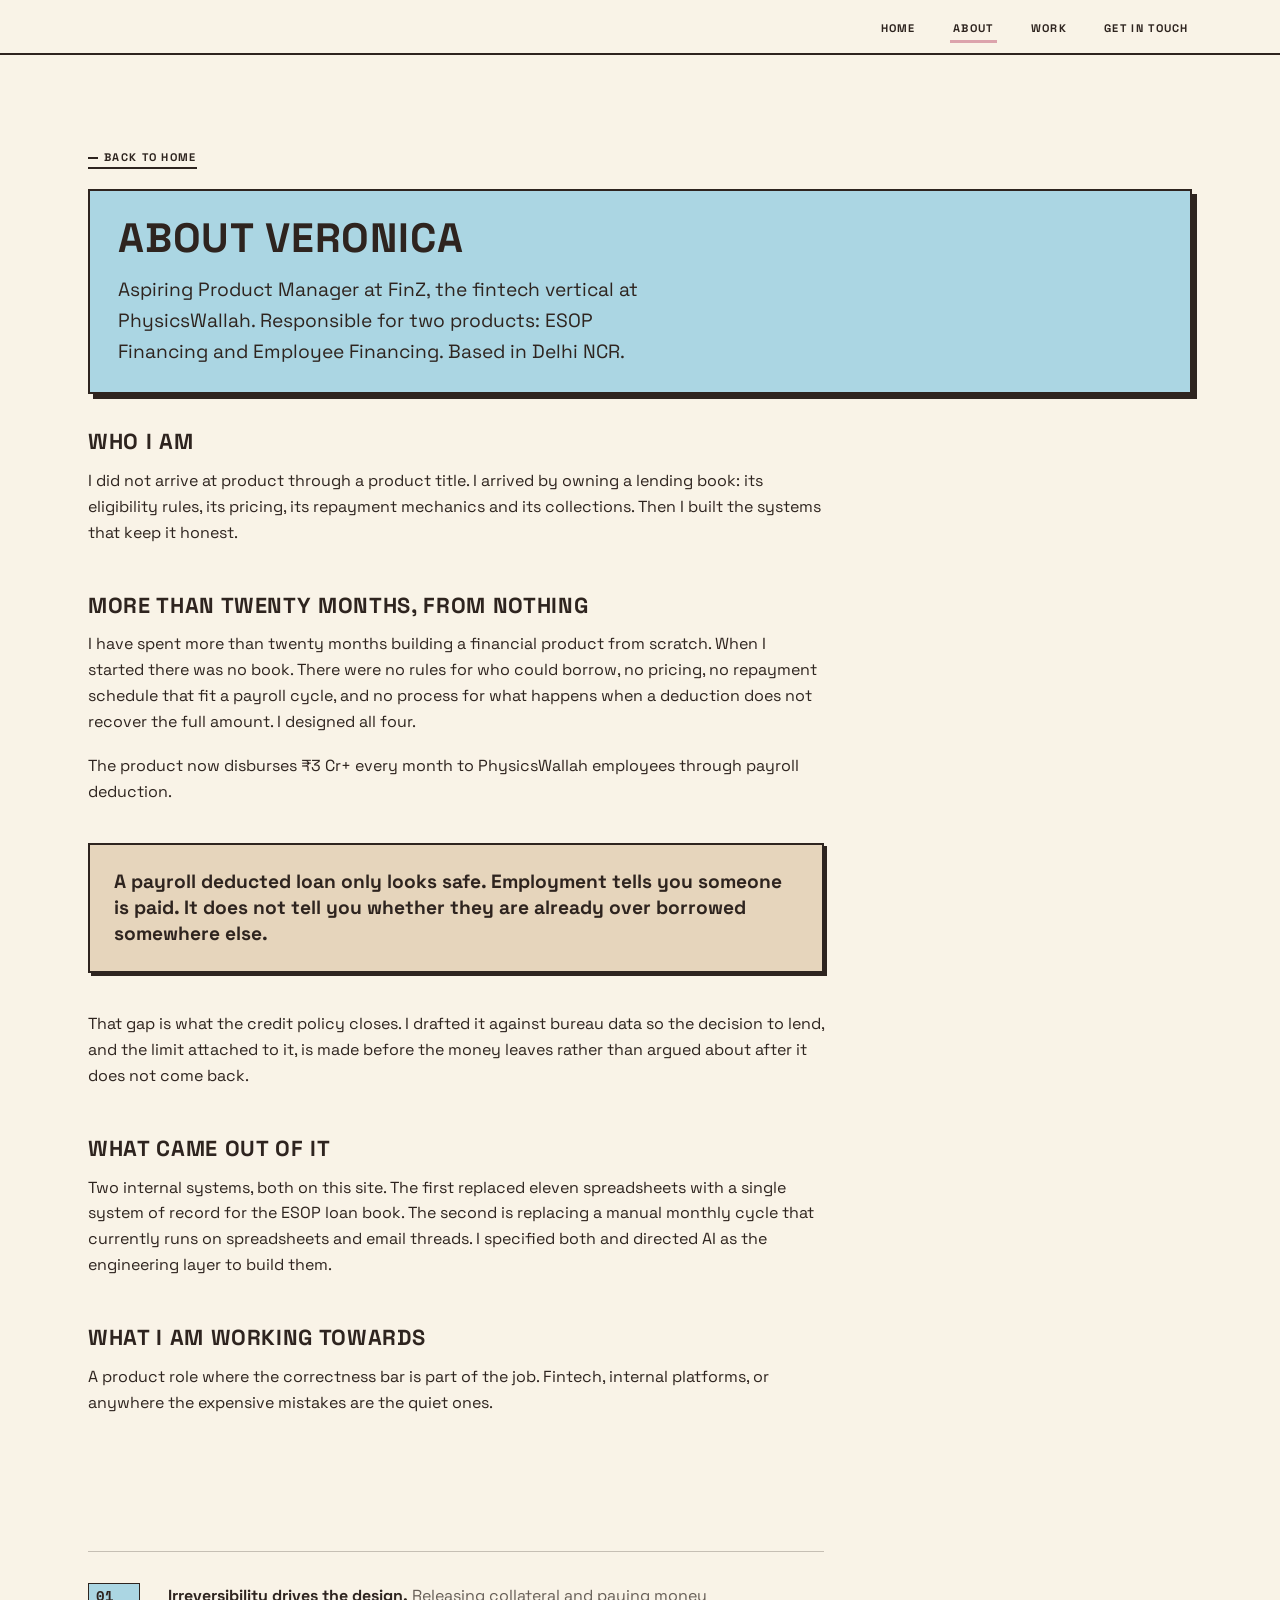
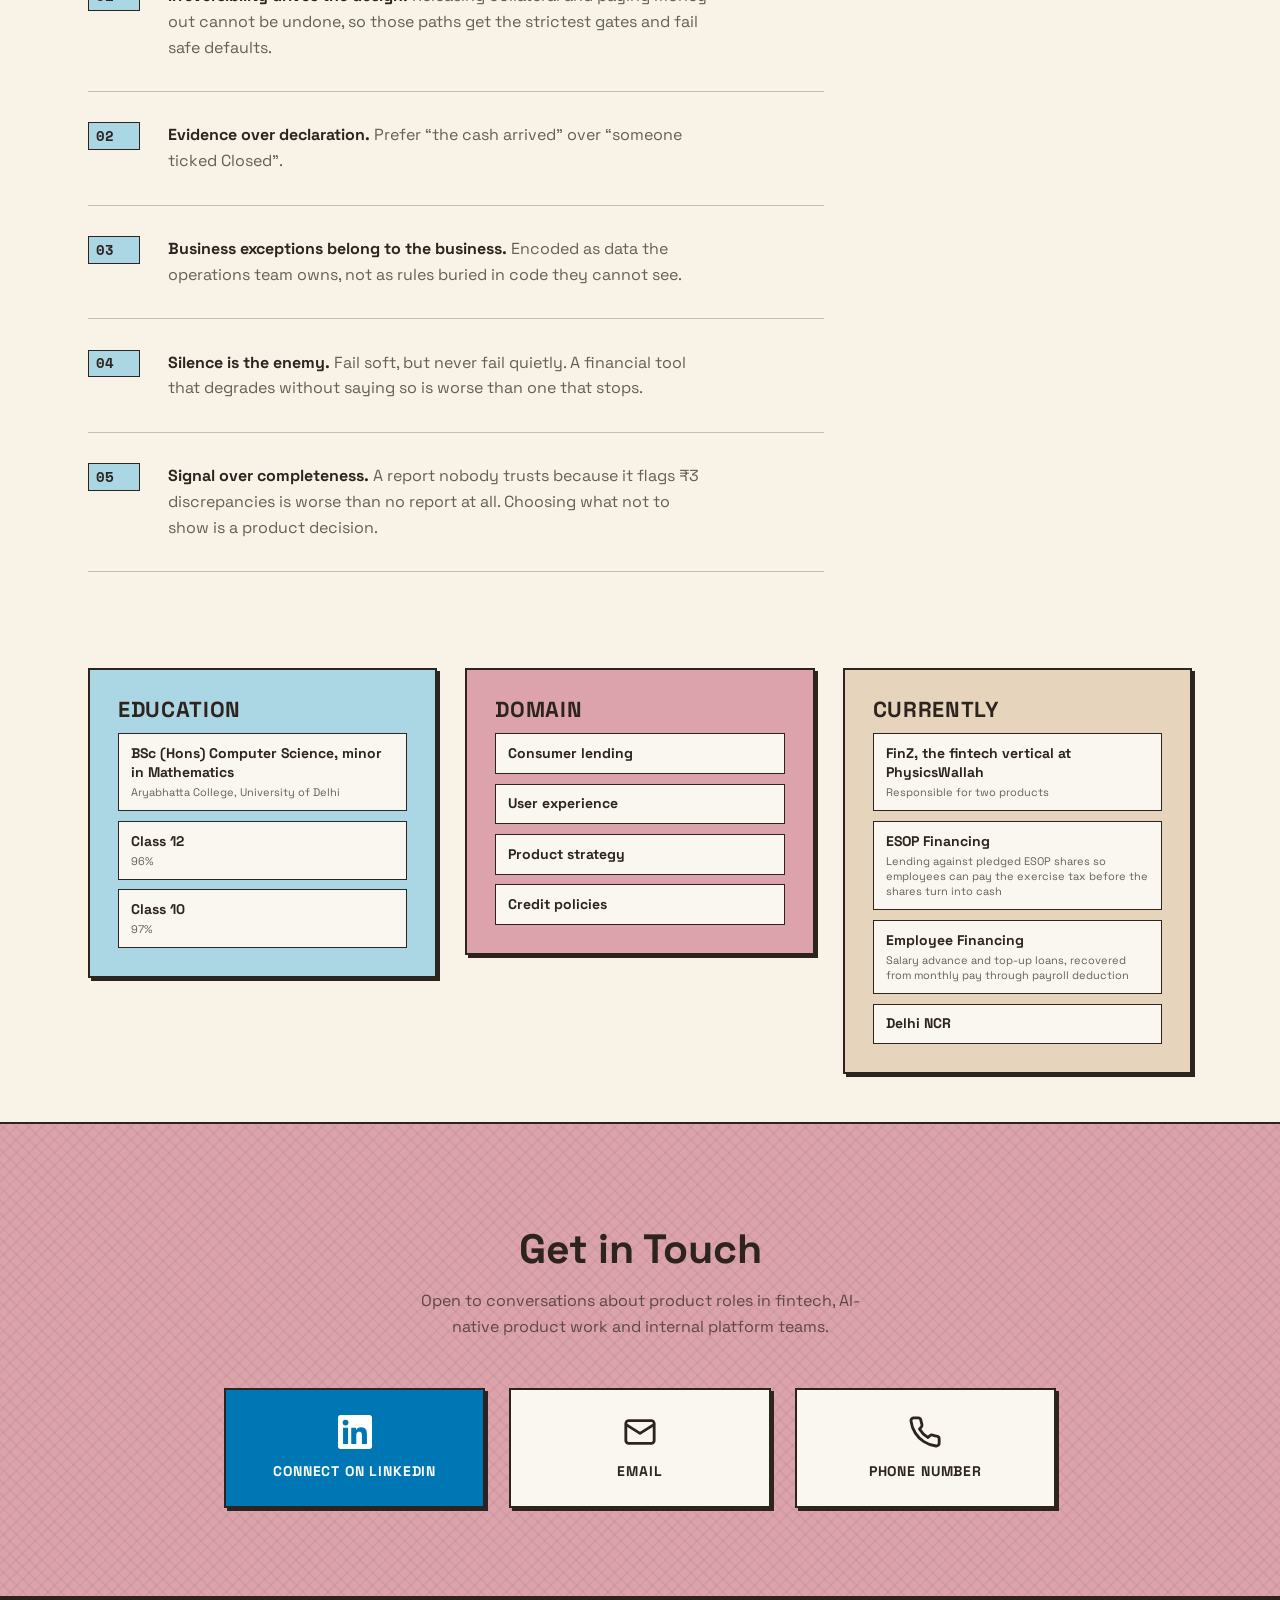
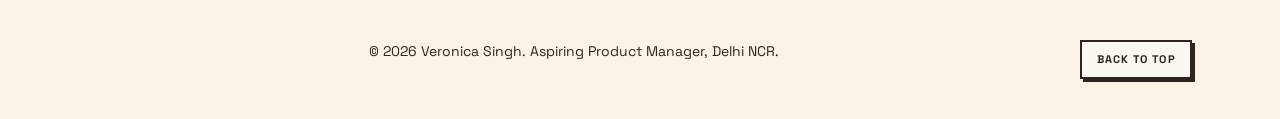
==== about.html @ 7bcbbc84 "Portrait in colour, tenure reads 20+ months Co-Authored-By: Claude Opus 5 <noreply@anthropic.com>" ====
<!DOCTYPE html>
<html lang="en">
<head>
<meta charset="utf-8">
<meta name="viewport" content="width=device-width, initial-scale=1">
<title>About | Veronica Singh</title>
<meta name="description" content="More than twenty months building a lending product from scratch at FinZ, the fintech vertical at PhysicsWallah: eligibility, pricing, repayment, collections and the CIBIL based credit policy behind them.">
<meta name="author" content="Veronica Singh">
<meta property="og:type" content="website">
<meta property="og:title" content="About | Veronica Singh">
<meta property="og:description" content="More than twenty months building a lending product from scratch at FinZ, the fintech vertical at PhysicsWallah: eligibility, pricing, repayment, collections and the CIBIL based credit policy behind them.">
<meta property="og:site_name" content="Veronica Singh">
<meta property="og:locale" content="en_IN">
<!-- Set og:url and og:image once the site is hosted. -->
<!-- <meta property="og:url" content="https://YOUR-DOMAIN-HERE/about.html"> -->
<!-- <meta property="og:image" content="https://YOUR-DOMAIN-HERE/og-image.png"> 1200x630px -->
<meta name="twitter:card" content="summary_large_image">
<meta name="twitter:title" content="About | Veronica Singh">
<meta name="twitter:description" content="More than twenty months building a lending product from scratch at FinZ, the fintech vertical at PhysicsWallah: eligibility, pricing, repayment, collections and the CIBIL based credit policy behind them.">
<meta name="theme-color" content="#f9f3e7">
<link rel="preconnect" href="https://fonts.googleapis.com">
<link rel="preconnect" href="https://fonts.gstatic.com" crossorigin>
<link href="https://fonts.googleapis.com/css2?family=Space+Grotesk:wght@400;500;700&family=Space+Mono:wght@400;700&display=swap" rel="stylesheet">
<link rel="stylesheet" href="styles.css">
</head>
<body>
<a class="skip" href="#main">Skip to content</a>
<header class="site-nav">
  <div class="nav-inner">
    <button class="nav-toggle" type="button" aria-expanded="false" aria-controls="nav-links">Menu</button>
    <nav aria-label="Primary">
      <ul class="nav-links" id="nav-links">
        <li><a class="nav-link" href="index.html">Home</a></li>
        <li><a class="nav-link" href="about.html" aria-current="page">About</a></li>
        <li><a class="nav-link" href="projects.html">Work</a></li>
        <li><a class="nav-link" href="contact.html">Get in Touch</a></li>
      </ul>
    </nav>
  </div>
</header>
<main id="main">
<section>
  <div class="wrap">
    <a class="back-link" href="index.html">Back to home</a>
    <div class="page-head">
      <h1>About Veronica</h1>
      <p class="lede">Aspiring Product Manager at FinZ, the fintech vertical at PhysicsWallah. Responsible for two products: ESOP Financing and Employee Financing. Based in Delhi NCR.</p>
    </div>

    <div class="prose">
      <h3>Who I am</h3>
      <p>I did not arrive at product through a product title. I arrived by owning a lending book: its eligibility rules, its pricing, its repayment mechanics and its collections. Then I built the systems that keep it honest.</p>

      <h3>More than twenty months, from nothing</h3>
      <p>I have spent more than twenty months building a financial product from scratch. When I started there was no book. There were no rules for who could borrow, no pricing, no repayment schedule that fit a payroll cycle, and no process for what happens when a deduction does not recover the full amount. I designed all four.</p>
      <p>The product now disburses &#8377;3 Cr+ every month to PhysicsWallah employees through payroll deduction.</p>
      <blockquote><p>A payroll deducted loan only looks safe. Employment tells you someone is paid. It does not tell you whether they are already over borrowed somewhere else.</p></blockquote>
      <p>That gap is what the credit policy closes. I drafted it against bureau data so the decision to lend, and the limit attached to it, is made before the money leaves rather than argued about after it does not come back.</p>

      <h3>What came out of it</h3>
      <p>Two internal systems, both on this site. The first replaced eleven spreadsheets with a single system of record for the ESOP loan book. The second is replacing a manual monthly cycle that currently runs on spreadsheets and email threads. I specified both and directed AI as the engineering layer to build them.</p>

      <h3>What I am working towards</h3>
      <p>A product role where the correctness bar is part of the job. Fintech, internal platforms, or anywhere the expensive mistakes are the quiet ones.</p>
    </div>
  </div>
</section>


<section class="tight">
  <div class="wrap">
    <ol class="principles">
      <li><div class="p-text"><span class="p-lead">Irreversibility drives the design.</span> Releasing collateral and paying money out cannot be undone, so those paths get the strictest gates and fail safe defaults.</div></li>
      <li><div class="p-text"><span class="p-lead">Evidence over declaration.</span> Prefer &ldquo;the cash arrived&rdquo; over &ldquo;someone ticked Closed&rdquo;.</div></li>
      <li><div class="p-text"><span class="p-lead">Business exceptions belong to the business.</span> Encoded as data the operations team owns, not as rules buried in code they cannot see.</div></li>
      <li><div class="p-text"><span class="p-lead">Silence is the enemy.</span> Fail soft, but never fail quietly. A financial tool that degrades without saying so is worse than one that stops.</div></li>
      <li><div class="p-text"><span class="p-lead">Signal over completeness.</span> A report nobody trusts because it flags &#8377;3 discrepancies is worse than no report at all. Choosing what not to show is a product decision.</div></li>
    </ol>
  </div>
</section>


<section class="tight">
  <div class="wrap">
    <div class="grid grid--3">
      <div class="fact-col card card--blue">
        <h3>Education</h3>
        <ul>
          <li>BSc (Hons) Computer Science, minor in Mathematics<span>Aryabhatta College, University of Delhi</span></li>
          <li>Class 12<span>96%</span></li>
          <li>Class 10<span>97%</span></li>
        </ul>
      </div>
      <div class="fact-col card card--pink">
        <h3>Domain</h3>
        <ul>
          <li>Consumer lending</li>
          <li>User experience</li>
          <li>Product strategy</li>
          <li>Credit policies</li>
        </ul>
      </div>
      <div class="fact-col card card--tan">
        <h3>Currently</h3>
        <ul>
          <li>FinZ, the fintech vertical at PhysicsWallah<span>Responsible for two products</span></li>
          <li>ESOP Financing<span>Lending against pledged ESOP shares so employees can pay the exercise tax before the shares turn into cash</span></li>
          <li>Employee Financing<span>Salary advance and top-up loans, recovered from monthly pay through payroll deduction</span></li>
          <li>Delhi NCR</li>
        </ul>
      </div>
    </div>
  </div>
</section>
<section class="contact" id="contact">
  <div class="wrap">
    <div class="sec-head">
      <h2 class="sec-title">Get in Touch</h2>
      <p class="sec-intro">Open to conversations about product roles in fintech, AI-native product work and internal platform teams.</p>
    </div>
    <ul class="contact-actions">
      <li>
        <a class="action action--in" href="https://www.linkedin.com/in/veronicasingh250803" rel="me noopener" target="_blank">
          <span class="action-icon"><svg viewBox="0 0 24 24" fill="currentColor" aria-hidden="true"><path d="M20.45 20.45h-3.56v-5.57c0-1.33-.03-3.04-1.85-3.04-1.86 0-2.14 1.45-2.14 2.94v5.67H9.35V9h3.41v1.56h.05c.48-.9 1.63-1.85 3.36-1.85 3.6 0 4.27 2.37 4.27 5.45v6.29zM5.34 7.43a2.06 2.06 0 1 1 0-4.13 2.06 2.06 0 0 1 0 4.13zM7.12 20.45H3.56V9h3.56v11.45zM22.22 0H1.77C.79 0 0 .77 0 1.72v20.56C0 23.23.79 24 1.77 24h20.45c.98 0 1.78-.77 1.78-1.72V1.72C24 .77 23.2 0 22.22 0z"/></svg></span>
          <span class="action-label">Connect on LinkedIn</span>
        </a>
      </li>
      <li>
        <a class="action" href="mailto:veronica.singh2525@gmail.com">
          <span class="action-icon"><svg viewBox="0 0 24 24" fill="none" stroke="currentColor" stroke-width="2" stroke-linecap="round" stroke-linejoin="round" aria-hidden="true"><rect x="2" y="4" width="20" height="16" rx="2"/><path d="m2.5 7 9.5 6 9.5-6"/></svg></span>
          <span class="action-label">Email</span>
        </a>
      </li>
      <li>
        <details class="action-details">
          <summary class="action">
            <span class="action-icon"><svg viewBox="0 0 24 24" fill="none" stroke="currentColor" stroke-width="2" stroke-linecap="round" stroke-linejoin="round" aria-hidden="true"><path d="M22 16.9v3a2 2 0 0 1-2.2 2 19.8 19.8 0 0 1-8.6-3.1 19.5 19.5 0 0 1-6-6A19.8 19.8 0 0 1 2.1 4.2 2 2 0 0 1 4.1 2h3a2 2 0 0 1 2 1.7c.1 1 .4 1.9.7 2.8a2 2 0 0 1-.5 2.1L8.1 9.9a16 16 0 0 0 6 6l1.3-1.3a2 2 0 0 1 2.1-.4c.9.3 1.8.6 2.8.7a2 2 0 0 1 1.7 2z"/></svg></span>
            <span class="action-label">Phone number</span>
          </summary>
          <a class="action-value" href="tel:+919555914534">+91 95559 14534</a>
        </details>
      </li>
    </ul>
  </div>
</section>
</main>
<footer class="site-footer">
  <div class="wrap">
    <div class="footer-inner">
      <p class="colophon">&copy; 2026 Veronica Singh. Aspiring Product Manager, Delhi NCR.</p>
      <a class="to-top" href="#main">Back to top</a>
    </div>
  </div>
</footer>
<script src="main.js"></script>
</body>
</html>
---- styles.css ----
/* ============================================================
   Veronica Singh | portfolio
   Theme, palette and type taken from thaisafernandes.com:
   Space Grotesk, warm bone ground, 4px ink borders with hard
   offset shadows, pastel colour blocks.
   Plain static HTML. No build step required to host.
   ============================================================ */

:root{
  --bone:#f9f3e7;
  --ink:#2e241f;
  --card:#faf7f0;
  --muted-surface:#ede8de;
  --blue:#abd6e3;
  --pink:#dca3ac;
  --lavender:#e0d3ee;
  --tan:#e6d5bc;
  --linkedin:#0077b5;

  --muted:rgba(46,36,31,.72);

  --border:2px solid var(--ink);
  --border-thin:1px solid var(--ink);
  --shadow:3px 3px 0 var(--ink);
  --shadow-md:4px 4px 0 var(--ink);
  --shadow-lg:5px 5px 0 var(--ink);
  --radius-lg:24px;

  --font:"Space Grotesk","Helvetica Neue",Arial,sans-serif;
  --mono:"Space Mono",ui-monospace,Menlo,Consolas,monospace;

  --t-display:clamp(2.5rem,7vw,5rem);
  --t-h1:clamp(2rem,4.6vw,3.5rem);
  --t-h2:clamp(1.6rem,3.2vw,2.6rem);
  --t-h3:clamp(1.15rem,1.7vw,1.5rem);
  --t-lead:clamp(1.0625rem,1.5vw,1.25rem);
  --t-body:clamp(1rem,1.1vw,1.125rem);
  --t-small:clamp(.875rem,1vw,1rem);
  --t-micro:clamp(.6875rem,.85vw,.8125rem);

  --measure:38rem;
  --measure-wide:46rem;
  --gutter:clamp(1.25rem,4.5vw,3.5rem);
  --max:76rem;
  --sec-gap:clamp(3.25rem,7vw,5.5rem);
}

*,*::before,*::after{box-sizing:border-box}
html{-webkit-text-size-adjust:100%;background:var(--bone);scroll-behavior:smooth}
@media (prefers-reduced-motion:reduce){html{scroll-behavior:auto}}

body{
  margin:0;
  background:var(--bone);
  color:var(--ink);
  font-family:var(--font);
  font-size:var(--t-body);
  font-weight:400;
  line-height:1.62;
  -webkit-font-smoothing:antialiased;
  -moz-osx-font-smoothing:grayscale;
  overflow-x:hidden;
}

::selection{background:var(--blue);color:var(--ink)}

h1,h2,h3{margin:0;font-weight:700;line-height:1.06}
p{margin:0 0 1.15em}
p:last-child{margin-bottom:0}
strong{font-weight:700}
img{display:block;max-width:100%;height:auto}
a{color:inherit}
.prose a{text-decoration-thickness:2px;text-underline-offset:3px}
.prose a:hover{background:var(--blue)}

:focus-visible{outline:3px solid var(--ink);outline-offset:3px}

.skip{
  position:absolute;left:-9999px;top:0;z-index:300;
  background:var(--blue);color:var(--ink);
  border:var(--border);box-shadow:var(--shadow);
  padding:.5rem 1rem;font-weight:700;
}
.skip:focus{left:1rem;top:1rem}

.wrap{max-width:var(--max);margin-inline:auto;padding-inline:var(--gutter)}
section{padding-block:var(--sec-gap);position:relative}
.tight{padding-block:clamp(2rem,4vw,3rem)}

/* ============================================================
   NAV
   ============================================================ */
.site-nav{position:sticky;top:0;z-index:100;background:var(--bone);border-bottom:var(--border)}
.nav-inner{
  max-width:var(--max);margin-inline:auto;
  padding:.85rem var(--gutter);
  display:flex;align-items:center;justify-content:flex-end;gap:1rem;
}
.nav-links{display:flex;align-items:center;gap:clamp(1rem,2.4vw,2.25rem);list-style:none;margin:0;padding:0}
.nav-link{
  font-size:var(--t-micro);font-weight:700;
  letter-spacing:.12em;text-transform:uppercase;
  text-decoration:none;padding:.35rem .2rem;
  border-bottom:3px solid transparent;
}
.nav-link:hover{border-bottom-color:var(--ink)}
.nav-link[aria-current="page"]{border-bottom-color:var(--pink)}
.nav-toggle{display:none}

@media (max-width:56em){
  .nav-inner{flex-wrap:wrap}
  .site-nav nav{flex-basis:100%;order:3}
  .nav-toggle{
    display:inline-block;
    background:var(--blue);color:var(--ink);
    border:var(--border);box-shadow:var(--shadow);
    font-family:var(--font);font-weight:700;font-size:var(--t-micro);
    letter-spacing:.12em;text-transform:uppercase;
    padding:.6rem .9rem;cursor:pointer;
  }
  .nav-links{flex-direction:column;align-items:stretch;gap:0;padding-bottom:.5rem}
  .nav-links[hidden]{display:none}
  .nav-link{display:block;padding:.8rem 0;border-top:2px solid var(--ink);border-bottom:0}
  .nav-link[aria-current="page"]{background:var(--pink);padding-inline:.6rem}
}

/* ============================================================
   PILLS AND BUTTONS
   ============================================================ */
.pill{
  display:inline-block;
  border:var(--border);box-shadow:var(--shadow);
  border-radius:999px;
  padding:.45rem 1rem;
  font-size:var(--t-micro);font-weight:700;
  letter-spacing:.1em;text-transform:uppercase;
  background:var(--blue);
}
.pill--pink{background:var(--pink)}
.pill--lav{background:var(--lavender)}
.pill--tan{background:var(--tan)}

.btn{
  display:inline-flex;align-items:center;gap:.6rem;
  border:var(--border);box-shadow:var(--shadow);
  background:var(--blue);color:var(--ink);
  padding:.8rem 1.35rem;
  font-weight:700;font-size:var(--t-small);
  letter-spacing:.06em;text-transform:uppercase;
  text-decoration:none;
  transition:transform .12s ease,box-shadow .12s ease;
}
.btn:hover,.btn:focus-visible{transform:translate(2px,2px);box-shadow:2px 2px 0 var(--ink)}
.btn--pink{background:var(--pink)}
.btn--lav{background:var(--lavender)}
.btn--ink{background:var(--ink);color:var(--bone)}
.btn--linkedin{background:var(--linkedin);color:#fff}
@media (prefers-reduced-motion:reduce){.btn{transition:none}}

/* ============================================================
   HERO
   ============================================================ */
.hero{padding-top:clamp(1.75rem,4vw,3rem)}
.hero-grid{display:grid;grid-template-columns:1fr;gap:clamp(2.5rem,5vw,4rem);align-items:center}
.hero-pills{display:flex;flex-wrap:wrap;gap:.6rem;list-style:none;margin:0 0 1.75rem;padding:0}
.name{
  font-size:var(--t-display);
  text-transform:uppercase;letter-spacing:.02em;line-height:.95;
  margin-bottom:1.25rem;
}
.role{
  font-size:var(--t-h3);font-weight:700;
  text-transform:uppercase;letter-spacing:.03em;line-height:1.25;
  margin-bottom:1.25rem;max-width:24ch;
}
.hero-sub{color:var(--muted);max-width:46ch;margin-bottom:1.75rem}
.hero-cta{display:flex;flex-wrap:wrap;gap:.75rem}

/* stacked photo frame, as on the reference site */
.photo-stack{position:relative;width:100%;max-width:clamp(190px,24vw,300px);margin-inline:auto}
.photo-stack::before,.photo-stack::after{
  content:"";position:absolute;inset:0;
  border:var(--border);border-radius:var(--radius-lg);box-shadow:var(--shadow-md);
}
.photo-stack::before{background:var(--pink);transform:rotate(3deg)}
.photo-stack::after{background:var(--tan);transform:rotate(-3deg)}
.photo-frame{
  position:relative;
  z-index:1; /* sits above the two rotated cards behind it */
  border:var(--border);border-radius:var(--radius-lg);
  box-shadow:var(--shadow-lg);
  overflow:hidden;background:var(--blue);
}
.photo-frame img{width:100%}

/* ============================================================
   SECTION HEADINGS
   ============================================================ */
.sec-head{text-align:center;margin-bottom:clamp(2rem,4vw,3rem)}
.sec-head--left{text-align:left}
.sec-title{font-size:var(--t-h2);margin-top:1rem}
.sec-intro{color:var(--muted);max-width:44ch;margin:1rem auto 0}
.sec-head--left .sec-intro{margin-inline:0}

/* ============================================================
   CARDS
   ============================================================ */
.card{
  border:var(--border);box-shadow:var(--shadow);
  background:var(--card);
  padding:clamp(1.25rem,2.4vw,1.75rem);
  height:100%;
}
.card--blue{background:var(--blue)}
.card--pink{background:var(--pink)}
.card--lav{background:var(--lavender)}
.card--tan{background:var(--tan)}
.card h3{font-size:var(--t-h3);text-transform:uppercase;letter-spacing:.03em;margin-bottom:.75rem}
.card p{font-size:var(--t-small);line-height:1.6}

.icon-box{
  display:inline-flex;align-items:center;justify-content:center;
  width:52px;height:52px;margin-bottom:1.1rem;
  background:var(--card);border:var(--border);
}
.icon-box svg{width:24px;height:24px}

.grid{display:grid;gap:clamp(1.25rem,2.5vw,1.75rem);grid-template-columns:1fr}
.grid--2{grid-template-columns:1fr}
.grid--3{grid-template-columns:1fr}
.grid--4{grid-template-columns:1fr}

/* ============================================================
   CASE STUDY CARDS
   ============================================================ */
.case-list{display:grid;gap:clamp(1.5rem,3vw,2rem);grid-template-columns:1fr;list-style:none;margin:0;padding:0}
.case-card{
  display:flex;flex-direction:column;height:100%;
  border:var(--border);box-shadow:var(--shadow);
  background:var(--card);text-decoration:none;
  transition:transform .12s ease,box-shadow .12s ease;
}
.case-card:hover,.case-card:focus-visible{transform:translate(3px,3px);box-shadow:2px 2px 0 var(--ink)}
@media (prefers-reduced-motion:reduce){.case-card{transition:none}}
.case-head{
  display:flex;align-items:center;
  padding:.9rem 1.1rem;border-bottom:var(--border);
}
.case-head .icon-box{margin:0;width:44px;height:44px}
.case-head .icon-box svg{width:20px;height:20px}
.case--1 .case-head{background:var(--blue)}
.case--2 .case-head{background:var(--pink)}
.case--3 .case-head{background:var(--tan)}
.case-body{padding:clamp(1.15rem,2.4vw,1.6rem);display:flex;flex-direction:column;flex:1}
.case-body h3{font-size:var(--t-h3);text-transform:uppercase;letter-spacing:.02em;margin-bottom:.75rem}
.case-body p{font-size:var(--t-small);color:var(--muted)}
.status{
  display:inline-block;align-self:flex-start;width:fit-content;background:var(--tan);
  border:var(--border-thin);
  padding:.15rem .5rem;margin-bottom:.85rem;
  font-size:var(--t-micro);font-weight:700;
  letter-spacing:.1em;text-transform:uppercase;
}
.chips{display:flex;flex-wrap:wrap;gap:.45rem;list-style:none;margin:1.1rem 0 0;padding:0}
.chip{
  border:var(--border-thin);background:var(--bone);
  padding:.2rem .55rem;font-size:var(--t-micro);font-weight:700;
}
.card-more{
  margin-top:1.2rem;padding-top:.9rem;border-top:1px solid rgba(46,36,31,.25);
  font-weight:700;font-size:var(--t-small);letter-spacing:.05em;text-transform:uppercase;
}

/* ============================================================
   STATS
   ============================================================ */
.stat-list{display:grid;grid-template-columns:repeat(2,1fr);gap:clamp(1rem,2vw,1.5rem);list-style:none;margin:0;padding:0}
.stat-box{
  background:var(--lavender);border:var(--border);box-shadow:var(--shadow);
  padding:clamp(1rem,2.2vw,1.5rem);text-align:center;
  display:flex;flex-direction:column;justify-content:space-between;
}
.stat-figure{display:block;font-size:clamp(1.5rem,3.2vw,2.25rem);font-weight:700;line-height:1.05;margin-bottom:.35rem}
.stat-label{display:block;font-size:var(--t-micro);font-weight:700;letter-spacing:.1em;text-transform:uppercase}

/* ============================================================
   PAGE HEAD
   ============================================================ */
.page-head{
  border:var(--border);box-shadow:var(--shadow-lg);
  background:var(--blue);
  padding:clamp(1.1rem,2.2vw,1.6rem) clamp(1.1rem,2.4vw,1.75rem);
  margin-bottom:clamp(1.75rem,3vw,2.25rem);
}
.page-head--pink{background:var(--pink)}
.page-head--tan{background:var(--tan)}
.page-head--lav{background:var(--lavender)}
.page-head .kicker{font-size:var(--t-micro);font-weight:700;letter-spacing:.16em;text-transform:uppercase;display:block;margin-bottom:.6rem}
.page-head h1{font-size:var(--t-h2);text-transform:uppercase;letter-spacing:.02em;margin-bottom:.85rem}
.page-head .meta{font-family:var(--mono);font-size:var(--t-small)}
.page-head .lede{font-size:var(--t-lead);margin-top:.75rem;max-width:46ch}
.back-link{
  display:inline-block;font-weight:700;font-size:var(--t-micro);
  letter-spacing:.12em;text-transform:uppercase;
  text-decoration:none;margin-bottom:1.25rem;
  border-bottom:2px solid var(--ink);
}
.back-link::before{content:"";display:inline-block;vertical-align:.18em;
  width:.9em;height:2px;background:currentColor;margin-right:.55em}
/* status sits on its own line in a case-study head */
.page-head .status{margin:.85rem 0 0}

/* ============================================================
   PROSE
   ============================================================ */
.prose{max-width:var(--measure-wide)}
.prose h3{
  font-size:var(--t-h3);text-transform:uppercase;letter-spacing:.03em;
  margin:clamp(2.25rem,4vw,3rem) 0 .9rem;
}
.prose h3:first-child{margin-top:0}
.prose blockquote{
  margin:clamp(1.75rem,3vw,2.5rem) 0;
  background:var(--tan);border:var(--border);box-shadow:var(--shadow);
  padding:clamp(1.1rem,2.2vw,1.5rem);
  font-size:var(--t-lead);font-weight:700;line-height:1.35;
}
.prose blockquote p{margin:0}
.steps{list-style:none;margin:0 0 1.15em;padding:0;counter-reset:st}
.steps li{
  counter-increment:st;position:relative;
  padding:.65rem 0 .65rem 2.6rem;border-top:1px solid rgba(46,36,31,.25);
}
.steps li:last-child{border-bottom:1px solid rgba(46,36,31,.25)}
.steps li::before{
  content:counter(st,decimal-leading-zero);
  position:absolute;left:0;top:.72rem;
  font-family:var(--mono);font-size:var(--t-micro);font-weight:700;
}
.decisions{list-style:none;margin:0;padding:0;counter-reset:dec}
.decisions > li{
  counter-increment:dec;margin-top:1.75rem;
  background:var(--card);border:var(--border);box-shadow:var(--shadow);
  padding:clamp(1.1rem,2.2vw,1.5rem);
}
.decisions > li::before{
  content:"Decision " counter(dec,decimal-leading-zero);
  display:inline-block;margin-bottom:.7rem;
  background:var(--lavender);border:var(--border-thin);padding:.15rem .5rem;
  font-size:var(--t-micro);font-weight:700;letter-spacing:.1em;text-transform:uppercase;
}
.dec-lead{display:block;font-weight:700;margin-bottom:.55rem}

.limits{
  max-width:var(--measure-wide);margin-top:clamp(2.25rem,4vw,3rem);
  background:var(--muted-surface);border:var(--border);box-shadow:var(--shadow);
  padding:clamp(1.15rem,2.4vw,1.6rem);
  font-size:var(--t-small);line-height:1.62;
}
.limits h3{
  font-size:var(--t-micro);letter-spacing:.14em;text-transform:uppercase;
  margin:0 0 .7rem;
}

/* ============================================================
   FIGURES
   ============================================================ */
.figs{display:grid;gap:clamp(2rem,4vw,3rem);margin-top:clamp(2.5rem,5vw,4rem);max-width:none}
figure{margin:0}
.shot{border:var(--border);box-shadow:var(--shadow-md);overflow:hidden;background:var(--card)}
.shot img{width:100%}
.fig-frame{
  border:2px dashed var(--ink);background:var(--muted-surface);
  aspect-ratio:1600/760;
  display:flex;flex-direction:column;align-items:center;justify-content:center;
  gap:.5rem;padding:1rem;text-align:center;
}
.fig-slot{font-family:var(--mono);font-weight:700;font-size:var(--t-small);letter-spacing:.1em;text-transform:uppercase}
.fig-dims{font-family:var(--mono);font-size:var(--t-micro);color:var(--muted)}

/* ============================================================
   CASE STEPS: a screenshot followed by what it solved
   ============================================================ */
.case-intro{max-width:var(--measure-wide);margin-bottom:clamp(2.5rem,5vw,3.5rem)}
.case-intro p{margin-bottom:.9em}
.case-intro p:last-child{margin-bottom:0}
.case-steps{display:grid;gap:clamp(2.75rem,5vw,4rem);margin-bottom:clamp(2.75rem,5vw,4rem)}
.case-step figure{max-width:54rem}
.case-step .step-body{max-width:var(--measure-wide);margin-top:clamp(1rem,2vw,1.4rem)}
.case-step .step-body h3{
  font-size:var(--t-h3);text-transform:uppercase;letter-spacing:.03em;margin:0 0 .8rem;
}
.case-step .step-body p{margin-bottom:1em}
.case-step .step-body p:last-child{margin-bottom:0}

/* ============================================================
   PRINCIPLES / FACTS
   ============================================================ */
.principles{list-style:none;margin:0;padding:0;counter-reset:pr;max-width:var(--measure-wide)}
.principles > li{
  counter-increment:pr;
  display:grid;grid-template-columns:auto 1fr;gap:0 clamp(1rem,2.4vw,1.75rem);
  align-items:start;padding-block:clamp(1.35rem,2.6vw,1.9rem);
  border-top:1px solid rgba(46,36,31,.25);
}
.principles > li:last-child{border-bottom:1px solid rgba(46,36,31,.25)}
.principles > li::before{
  content:counter(pr,decimal-leading-zero);
  font-family:var(--mono);font-weight:700;font-size:var(--t-small);
  background:var(--blue);border:var(--border-thin);padding:.1rem .45rem;
}
.p-lead{font-weight:700}
.p-text{color:var(--muted)}
.p-text .p-lead{color:var(--ink)}

.fact-grid,.grid{align-items:start}
.fact-col{height:auto}
.fact-col ul{list-style:none;margin:0;padding:0}
.fact-col li{
  background:var(--card);border:var(--border-thin);
  padding:.6rem .75rem;margin-bottom:.6rem;
  font-size:var(--t-small);line-height:1.4;font-weight:700;
}
.fact-col li:last-child{margin-bottom:0}
.fact-col li span{display:block;font-weight:400;color:var(--muted);font-size:var(--t-micro);margin-top:.15rem}

/* ============================================================
   PAGER
   ============================================================ */
.pager{
  display:grid;gap:1rem;grid-template-columns:1fr;
  margin-top:clamp(3rem,5vw,4.5rem);
}
.pager a{
  display:block;text-decoration:none;
  border:var(--border);box-shadow:var(--shadow);
  background:var(--card);padding:1.1rem 1.25rem;
}
.pager a:hover{background:var(--blue)}
.pager-dir{display:block;font-size:var(--t-micro);font-weight:700;letter-spacing:.12em;text-transform:uppercase;margin-bottom:.3rem}
.pager-title{font-weight:700;text-transform:uppercase;letter-spacing:.02em}
.pager .next{text-align:right}

/* ============================================================
   CONTACT
   ============================================================ */
.contact{
  background-color:var(--pink);
  background-image:
    repeating-linear-gradient(45deg,rgba(46,36,31,.05) 0 2px,transparent 2px 9px),
    repeating-linear-gradient(-45deg,rgba(46,36,31,.05) 0 2px,transparent 2px 9px);
  border-block:var(--border);
  text-align:center;
}
.contact .sec-title{max-width:20ch;margin-inline:auto}
.contact-actions{
  display:grid;gap:clamp(1rem,2.2vw,1.5rem);
  list-style:none;margin:2.25rem auto 0;padding:0;
  max-width:52rem;align-items:start;
  grid-template-columns:1fr;
}
.action{
  display:flex;flex-direction:column;align-items:center;gap:.85rem;
  background:var(--card);border:var(--border);box-shadow:var(--shadow);
  padding:clamp(1.25rem,2.4vw,1.6rem) 1rem;
  text-decoration:none;text-align:center;cursor:pointer;
  list-style:none;
  transition:transform .12s ease,box-shadow .12s ease;
}
.action::-webkit-details-marker{display:none}
.action::marker{content:""}
.action:hover,.action:focus-visible{transform:translate(3px,3px);box-shadow:2px 2px 0 var(--ink)}
@media (prefers-reduced-motion:reduce){.action{transition:none}}
.action--in{background:var(--linkedin);color:#fff}
.action-icon{
  display:inline-flex;align-items:center;justify-content:center;
  width:34px;height:34px;
}
.action-icon svg{width:100%;height:100%}
.action-label{
  font-weight:700;font-size:var(--t-small);
  letter-spacing:.06em;text-transform:uppercase;line-height:1.25;
}
.action-details[open] .action{margin-bottom:.7rem}
.action-value{
  display:block;background:var(--tan);
  border:var(--border);box-shadow:var(--shadow);
  padding:.8rem 1rem;text-align:center;
  font-weight:700;text-decoration:none;
}
.action-value:hover{background:var(--blue)}
.cl-kind{font-size:var(--t-micro);font-weight:700;letter-spacing:.14em;text-transform:uppercase;flex:0 0 auto;min-width:7rem}
.cl-value{font-weight:700;word-break:break-word}
.cl-arrow{margin-left:auto;font-weight:700}

/* ============================================================
   FOOTER
   ============================================================ */
.site-footer{border-top:var(--border);background:var(--bone);padding-block:clamp(1.75rem,3.5vw,2.5rem)}
.footer-inner{display:grid;gap:1.25rem;justify-items:center;text-align:center}
.colophon{font-size:var(--t-small)}
.to-top{
  display:inline-block;background:var(--card);
  border:var(--border);box-shadow:var(--shadow);
  padding:.55rem .9rem;font-weight:700;font-size:var(--t-micro);
  letter-spacing:.1em;text-transform:uppercase;text-decoration:none;
}

/* ============================================================
   BREAKPOINTS
   ============================================================ */
@media (min-width:40em){
  .grid--2{grid-template-columns:repeat(2,1fr)}
  .grid--3{grid-template-columns:repeat(3,1fr)}
  .grid--4{grid-template-columns:repeat(2,1fr)}
  .case-list{grid-template-columns:repeat(2,1fr)}
  .stat-list{grid-template-columns:repeat(4,1fr)}
  .contact-actions{grid-template-columns:repeat(3,1fr)}
  .pager{grid-template-columns:1fr 1fr}
  .footer-inner{grid-template-columns:1fr auto;align-items:center;text-align:left}
  .footer-inner .to-top{justify-self:end}
  .colophon{text-align:center}
}

@media (min-width:60em){
  .hero-grid{grid-template-columns:minmax(0,1.35fr) minmax(0,1fr)}
  .grid--4{grid-template-columns:repeat(4,1fr)}
  .principles > li{grid-template-columns:3.25rem 1fr}
  .p-text{max-width:54ch}
}
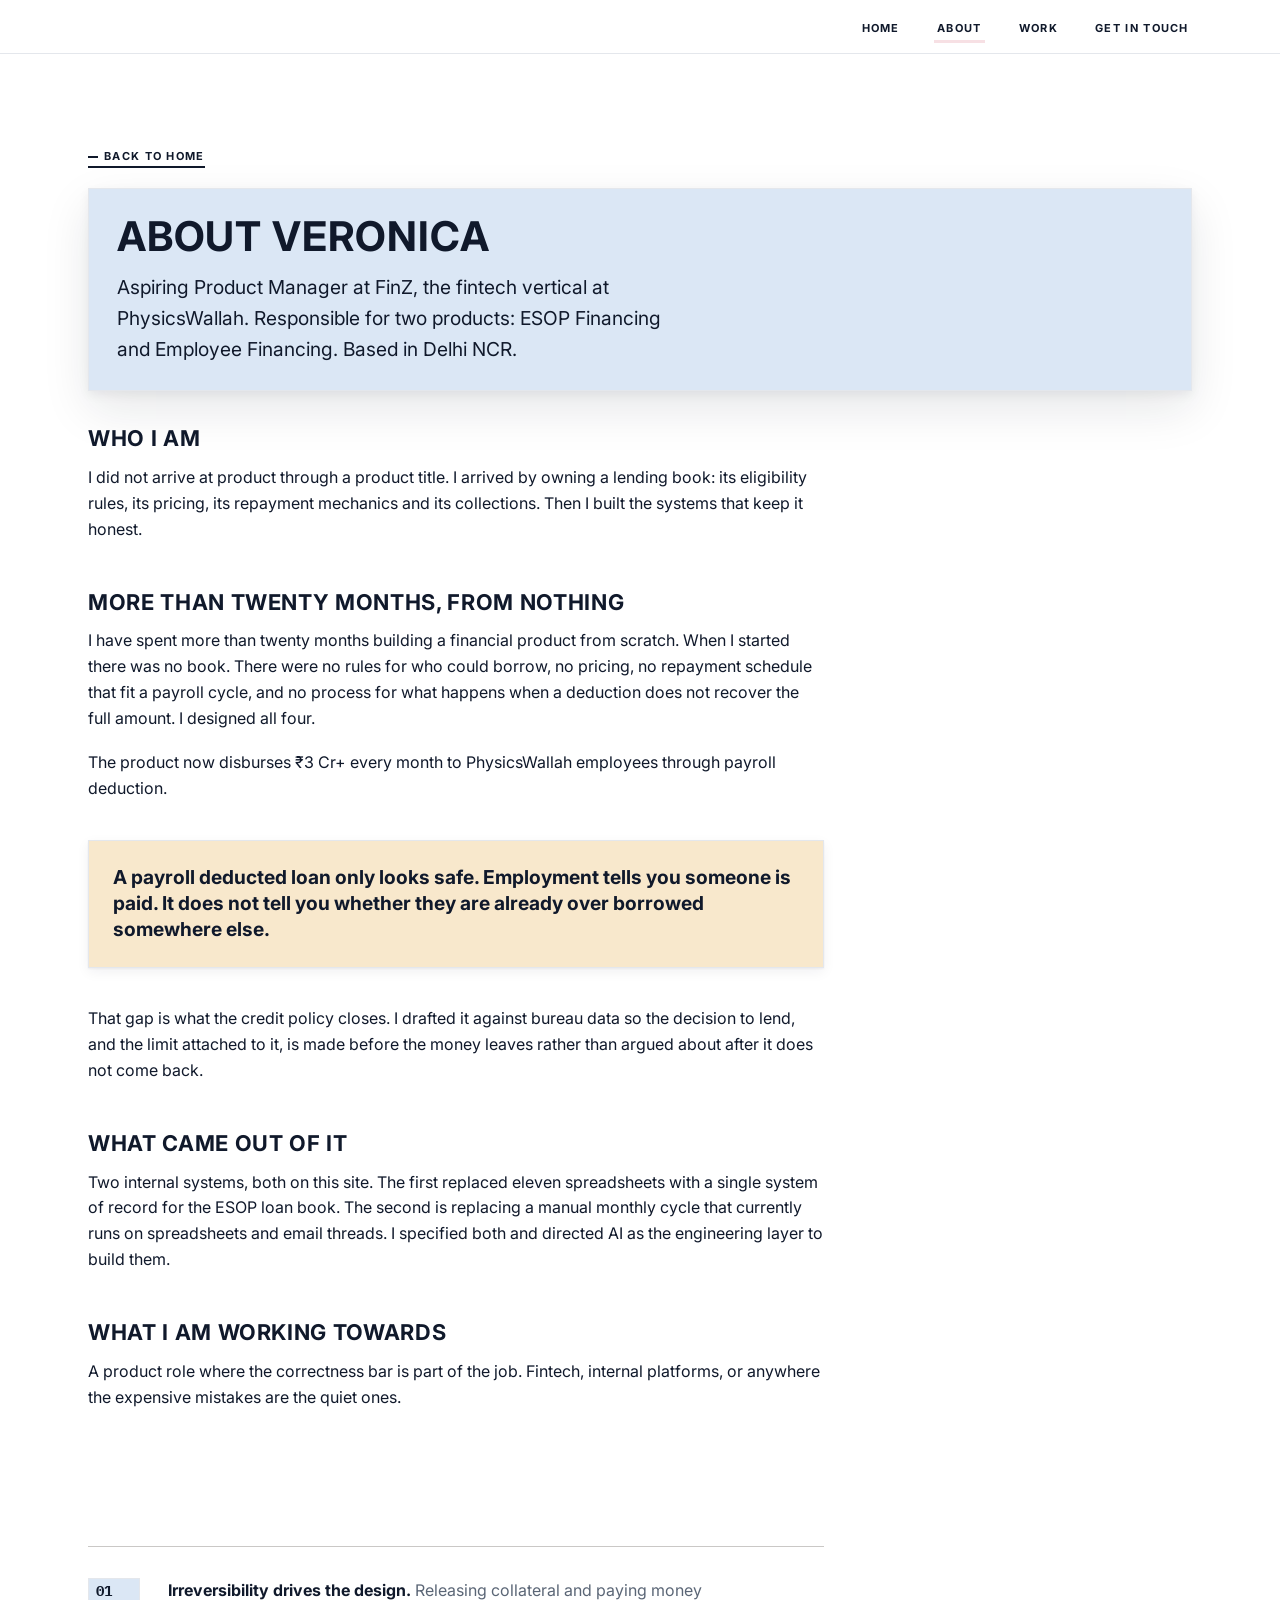
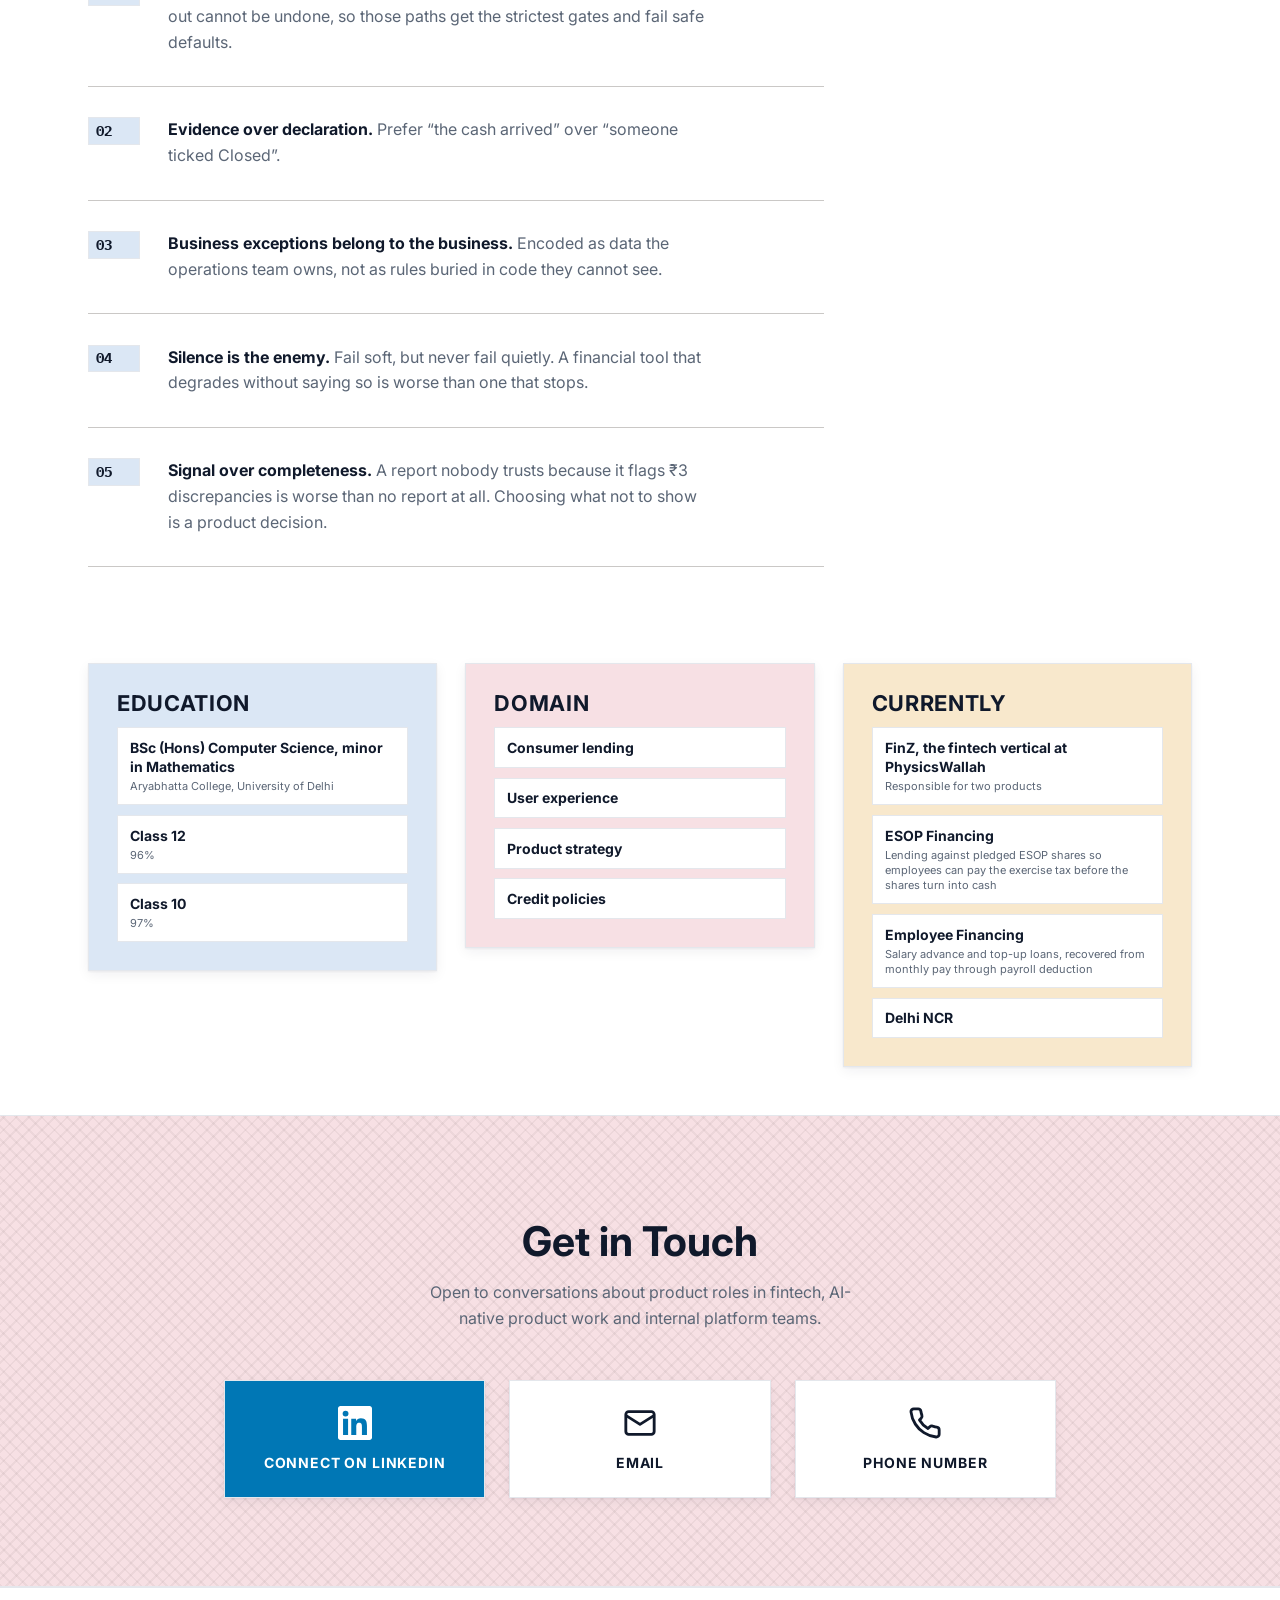
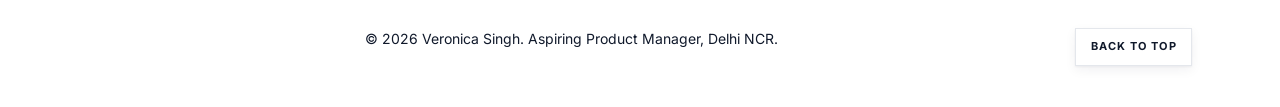
==== commit 4e12472c: "Inter and IBM Plex Mono, a real resume, and night mode Type moves to Inter with IBM Plex Mono on the" ====
--- a/about.html
+++ b/about.html
@@ -17,10 +17,10 @@
 <meta name="twitter:card" content="summary_large_image">
 <meta name="twitter:title" content="About | Veronica Singh">
 <meta name="twitter:description" content="More than twenty months building a lending product from scratch at FinZ, the fintech vertical at PhysicsWallah: eligibility, pricing, repayment, collections and the CIBIL based credit policy behind them.">
-<meta name="theme-color" content="#f9f3e7">
+<meta name="theme-color" content="#ffffff">
 <link rel="preconnect" href="https://fonts.googleapis.com">
 <link rel="preconnect" href="https://fonts.gstatic.com" crossorigin>
-<link href="https://fonts.googleapis.com/css2?family=Space+Grotesk:wght@400;500;700&family=Space+Mono:wght@400;700&display=swap" rel="stylesheet">
+<link href="https://fonts.googleapis.com/css2?family=IBM+Plex+Mono:wght@400;500;600&family=Inter:wght@400;500;600;700&display=swap" rel="stylesheet">
 <link rel="stylesheet" href="styles.css">
 </head>
 <body>
@@ -126,10 +126,13 @@
         </a>
       </li>
       <li>
-        <a class="action" href="mailto:veronica.singh2525@gmail.com">
+        <details class="action-details">
+          <summary class="action">
           <span class="action-icon"><svg viewBox="0 0 24 24" fill="none" stroke="currentColor" stroke-width="2" stroke-linecap="round" stroke-linejoin="round" aria-hidden="true"><rect x="2" y="4" width="20" height="16" rx="2"/><path d="m2.5 7 9.5 6 9.5-6"/></svg></span>
           <span class="action-label">Email</span>
-        </a>
+          </summary>
+          <a class="action-value" href="mailto:veronica.singh2525@gmail.com">veronica.singh2525@gmail.com</a>
+        </details>
       </li>
       <li>
         <details class="action-details">
--- a/styles.css
+++ b/styles.css
@@ -1,33 +1,47 @@
 /* ============================================================
    Veronica Singh | portfolio
-   Theme, palette and type taken from thaisafernandes.com:
-   Space Grotesk, warm bone ground, 4px ink borders with hard
-   offset shadows, pastel colour blocks.
+
+   One token block for the whole site, so the chat, the case
+   studies and the full page version cannot drift apart.
+
+   Inter for text, IBM Plex Mono for small labels. White ground,
+   near-black navy, hairline rules, soft shadows, and one amber
+   accent that only ever means "do this". Night mode swaps the
+   token values and nothing else.
+
    Plain static HTML. No build step required to host.
    ============================================================ */
 
 :root{
-  --bone:#f9f3e7;
-  --ink:#2e241f;
-  --card:#faf7f0;
-  --muted-surface:#ede8de;
-  --blue:#abd6e3;
-  --pink:#dca3ac;
-  --lavender:#e0d3ee;
-  --tan:#e6d5bc;
+  --bone:#ffffff;            /* page ground */
+  --ink:#10192b;             /* near-black navy */
+  --card:#ffffff;
+  --muted-surface:#f6f7f9;   /* sidebar, and any recessed surface */
+  --line:#e4e7ec;            /* hairline rule */
+  --panel:#eceff7;           /* the ground a product shot sits on */
+  --accent:#f3c77a;          /* the one colour that means "do this" */
+  --accent-deep:#0f5a56;     /* the rule across the top */
+
+  --blue:#dbe7f5;
+  --pink:#f7e0e4;
+  --lavender:#e9e4f7;
+  --tan:#f8e8cc;
   --linkedin:#0077b5;
-
-  --muted:rgba(46,36,31,.72);
-
-  --border:2px solid var(--ink);
-  --border-thin:1px solid var(--ink);
-  --shadow:3px 3px 0 var(--ink);
-  --shadow-md:4px 4px 0 var(--ink);
-  --shadow-lg:5px 5px 0 var(--ink);
-  --radius-lg:24px;
-
-  --font:"Space Grotesk","Helvetica Neue",Arial,sans-serif;
-  --mono:"Space Mono",ui-monospace,Menlo,Consolas,monospace;
+  --on-accent:#10192b;       /* stays dark: it sits on amber in both themes */
+  --bubble-bg:#10192b;
+  --bubble-fg:#ffffff;
+
+  --muted:#5b6676;
+
+  --border:1px solid var(--line);
+  --border-thin:1px solid var(--line);
+  --shadow:0 1px 2px rgba(16,25,43,.05), 0 4px 12px rgba(16,25,43,.06);
+  --shadow-md:0 2px 4px rgba(16,25,43,.05), 0 10px 26px rgba(16,25,43,.08);
+  --shadow-lg:0 4px 10px rgba(16,25,43,.06), 0 18px 44px rgba(16,25,43,.10);
+  --radius-lg:20px;
+
+  --font:"Inter","Segoe UI",system-ui,-apple-system,sans-serif;
+  --mono:"IBM Plex Mono",ui-monospace,SFMono-Regular,Menlo,Consolas,monospace;
 
   --t-display:clamp(2.5rem,7vw,5rem);
   --t-h1:clamp(2rem,4.6vw,3.5rem);
@@ -43,6 +57,58 @@
   --gutter:clamp(1.25rem,4.5vw,3.5rem);
   --max:76rem;
   --sec-gap:clamp(3.25rem,7vw,5.5rem);
+}
+
+/* ============================================================
+   NIGHT MODE
+   Only the token values change. Every rule below this block is
+   written once and works in both themes.
+   [data-theme] is set by the toggle; without it the system
+   preference decides, which needs no browser storage.
+   ============================================================ */
+@media (prefers-color-scheme:dark){
+  :root:not([data-theme="light"]){
+    --bone:#0d1117;
+    --ink:#e9eef6;
+    --card:#161d29;
+    --muted-surface:#111823;
+    --line:#26303f;
+    --panel:#131c2b;
+    --accent:#f3c77a;
+    --accent-deep:#6fc9bd;
+    --blue:#1b2b3e;
+    --pink:#3a2630;
+    --lavender:#272040;
+    --tan:#33291b;
+    --muted:#9aa7b8;
+    --bubble-bg:#2b3648;
+    --bubble-fg:#f1f5f9;
+    --shadow:0 1px 2px rgba(0,0,0,.4), 0 4px 14px rgba(0,0,0,.35);
+    --shadow-md:0 2px 6px rgba(0,0,0,.45), 0 12px 30px rgba(0,0,0,.4);
+    --shadow-lg:0 6px 14px rgba(0,0,0,.5), 0 22px 50px rgba(0,0,0,.45);
+    color-scheme:dark;
+  }
+}
+:root[data-theme="dark"]{
+  --bone:#0d1117;
+  --ink:#e9eef6;
+  --card:#161d29;
+  --muted-surface:#111823;
+  --line:#26303f;
+  --panel:#131c2b;
+  --accent:#f3c77a;
+  --accent-deep:#6fc9bd;
+  --blue:#1b2b3e;
+  --pink:#3a2630;
+  --lavender:#272040;
+  --tan:#33291b;
+  --muted:#9aa7b8;
+  --bubble-bg:#2b3648;
+  --bubble-fg:#f1f5f9;
+  --shadow:0 1px 2px rgba(0,0,0,.4), 0 4px 14px rgba(0,0,0,.35);
+  --shadow-md:0 2px 6px rgba(0,0,0,.45), 0 12px 30px rgba(0,0,0,.4);
+  --shadow-lg:0 6px 14px rgba(0,0,0,.5), 0 22px 50px rgba(0,0,0,.45);
+  color-scheme:dark;
 }
 
 *,*::before,*::after{box-sizing:border-box}
@@ -150,7 +216,7 @@
   text-decoration:none;
   transition:transform .12s ease,box-shadow .12s ease;
 }
-.btn:hover,.btn:focus-visible{transform:translate(2px,2px);box-shadow:2px 2px 0 var(--ink)}
+.btn:hover,.btn:focus-visible{transform:translateY(-1px);box-shadow:var(--shadow-md)}
 .btn--pink{background:var(--pink)}
 .btn--lav{background:var(--lavender)}
 .btn--ink{background:var(--ink);color:var(--bone)}
@@ -240,7 +306,7 @@
   background:var(--card);text-decoration:none;
   transition:transform .12s ease,box-shadow .12s ease;
 }
-.case-card:hover,.case-card:focus-visible{transform:translate(3px,3px);box-shadow:2px 2px 0 var(--ink)}
+.case-card:hover,.case-card:focus-visible{transform:translateY(-2px);box-shadow:var(--shadow-md)}
 @media (prefers-reduced-motion:reduce){.case-card{transition:none}}
 .case-head{
   display:flex;align-items:center;
@@ -469,7 +535,7 @@
 }
 .action::-webkit-details-marker{display:none}
 .action::marker{content:""}
-.action:hover,.action:focus-visible{transform:translate(3px,3px);box-shadow:2px 2px 0 var(--ink)}
+.action:hover,.action:focus-visible{transform:translateY(-2px);box-shadow:var(--shadow-md)}
 @media (prefers-reduced-motion:reduce){.action{transition:none}}
 .action--in{background:var(--linkedin);color:#fff}
 .action-icon{
@@ -487,6 +553,7 @@
   border:var(--border);box-shadow:var(--shadow);
   padding:.8rem 1rem;text-align:center;
   font-weight:700;text-decoration:none;
+  font-size:var(--t-small);word-break:break-word;
 }
 .action-value:hover{background:var(--blue)}
 .cl-kind{font-size:var(--t-micro);font-weight:700;letter-spacing:.14em;text-transform:uppercase;flex:0 0 auto;min-width:7rem}
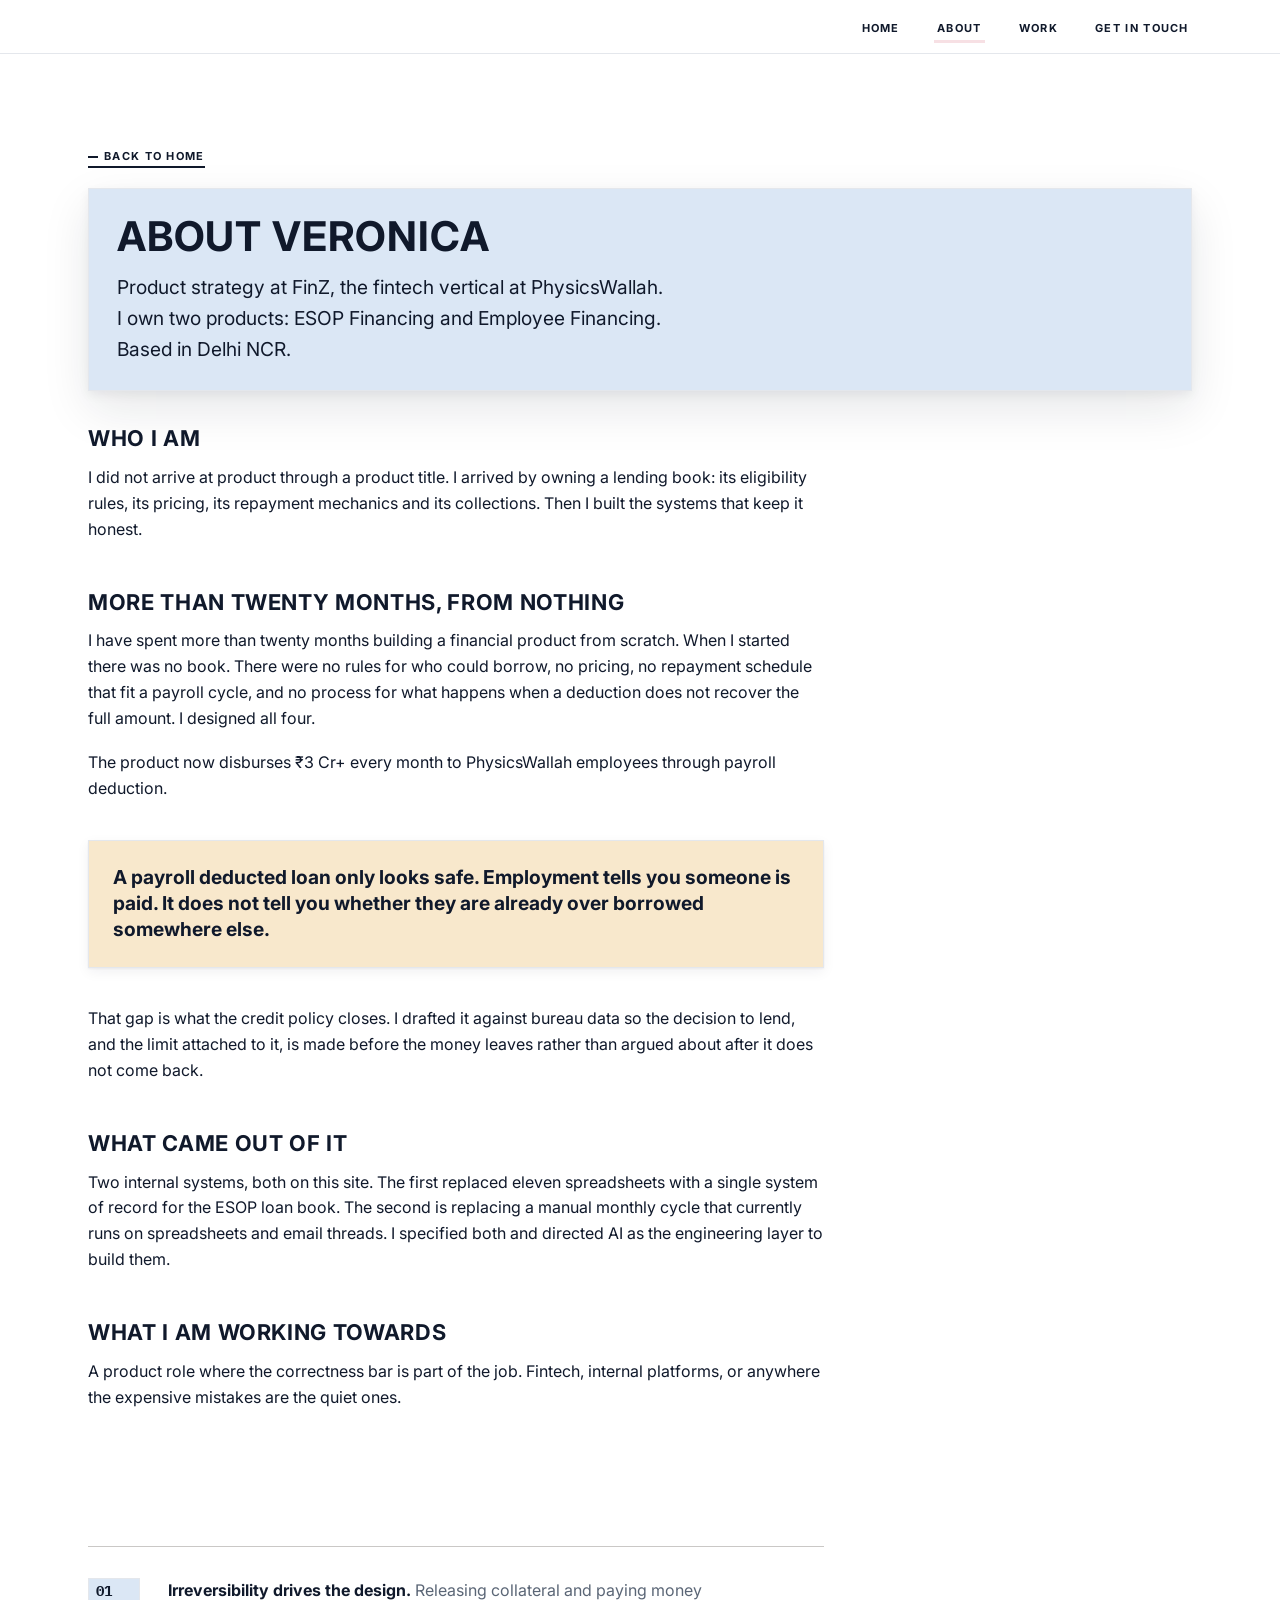
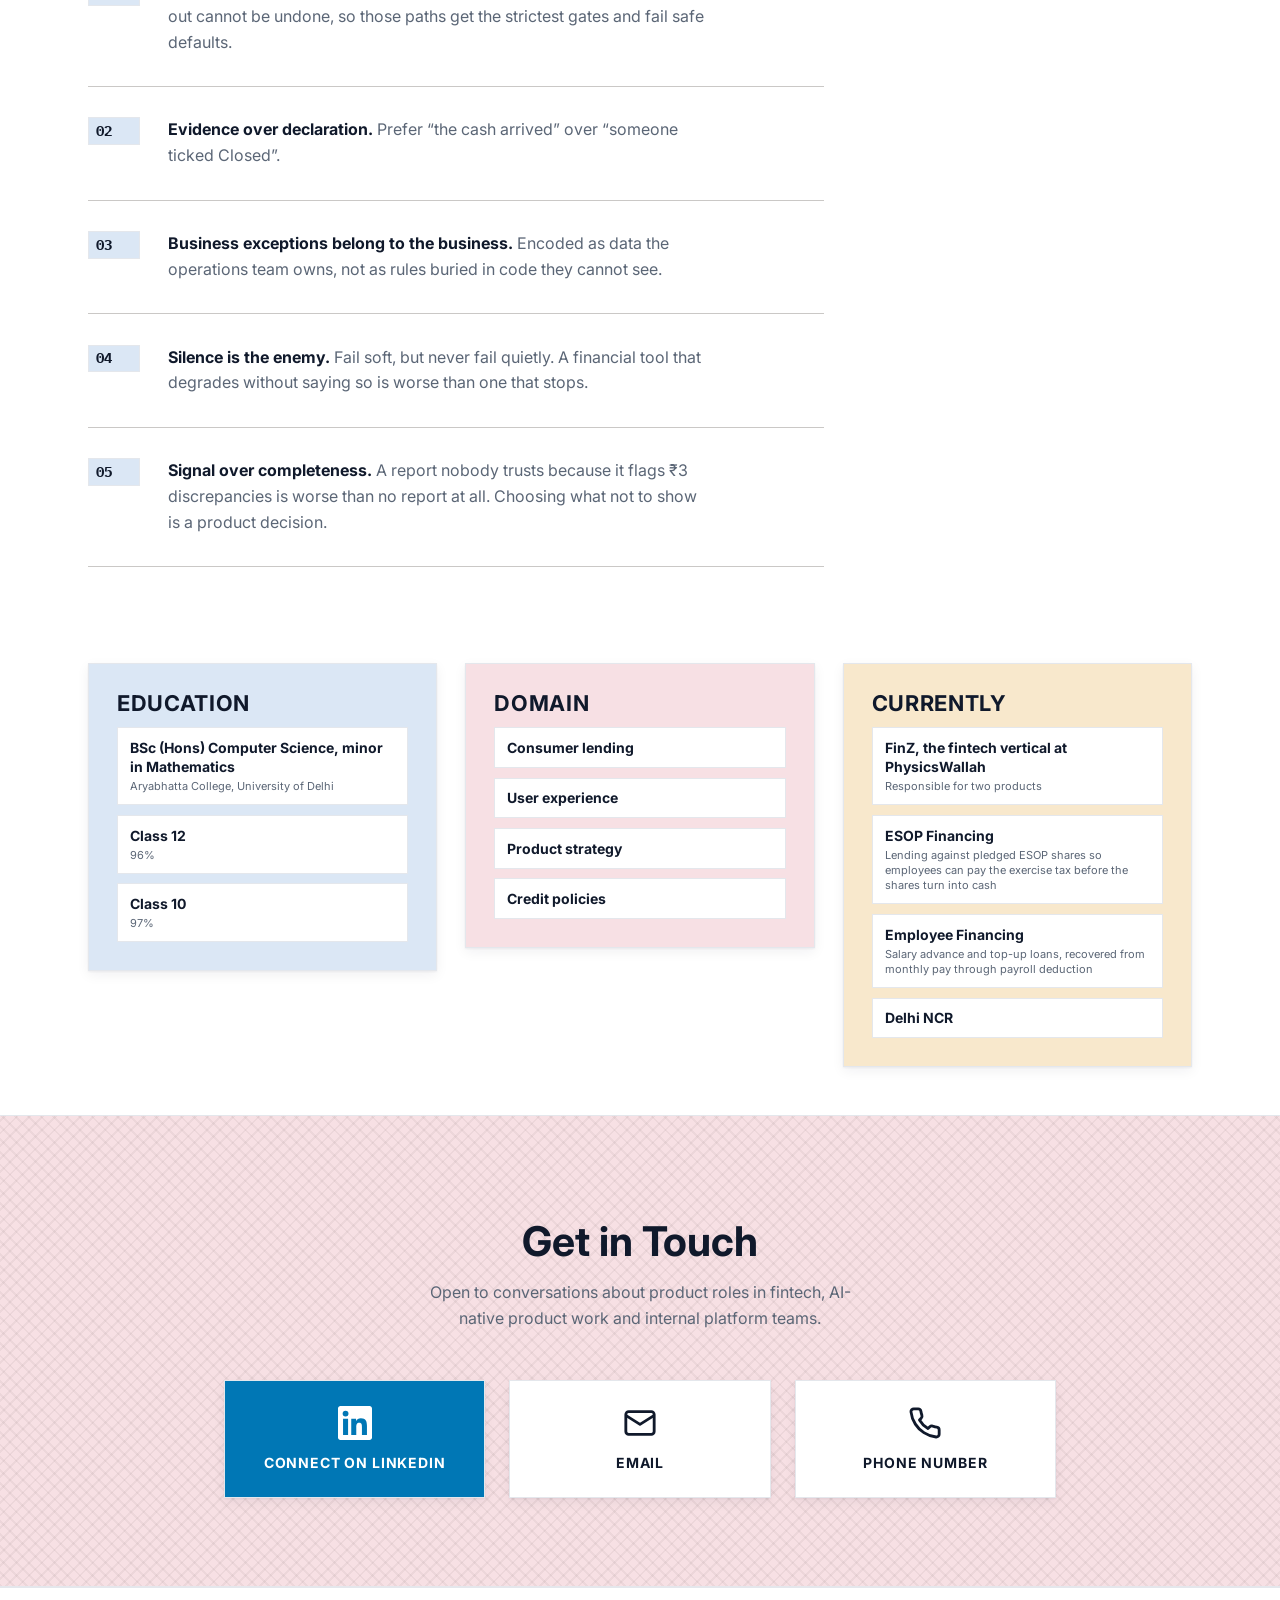
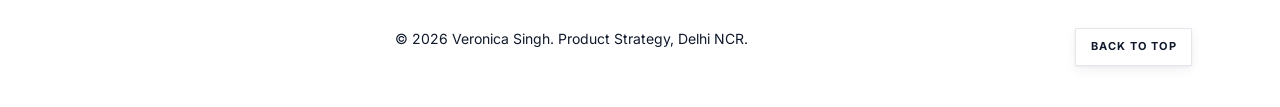
==== commit 0de7b7cb: "Product Strategy, not Aspiring Product Manager "Aspiring" was doing the opposite of its job: it fram" ====
--- a/about.html
+++ b/about.html
@@ -44,7 +44,7 @@
     <a class="back-link" href="index.html">Back to home</a>
     <div class="page-head">
       <h1>About Veronica</h1>
-      <p class="lede">Aspiring Product Manager at FinZ, the fintech vertical at PhysicsWallah. Responsible for two products: ESOP Financing and Employee Financing. Based in Delhi NCR.</p>
+      <p class="lede">Product strategy at FinZ, the fintech vertical at PhysicsWallah. I own two products: ESOP Financing and Employee Financing. Based in Delhi NCR.</p>
     </div>
 
     <div class="prose">
@@ -150,7 +150,7 @@
 <footer class="site-footer">
   <div class="wrap">
     <div class="footer-inner">
-      <p class="colophon">&copy; 2026 Veronica Singh. Aspiring Product Manager, Delhi NCR.</p>
+      <p class="colophon">&copy; 2026 Veronica Singh. Product Strategy, Delhi NCR.</p>
       <a class="to-top" href="#main">Back to top</a>
     </div>
   </div>
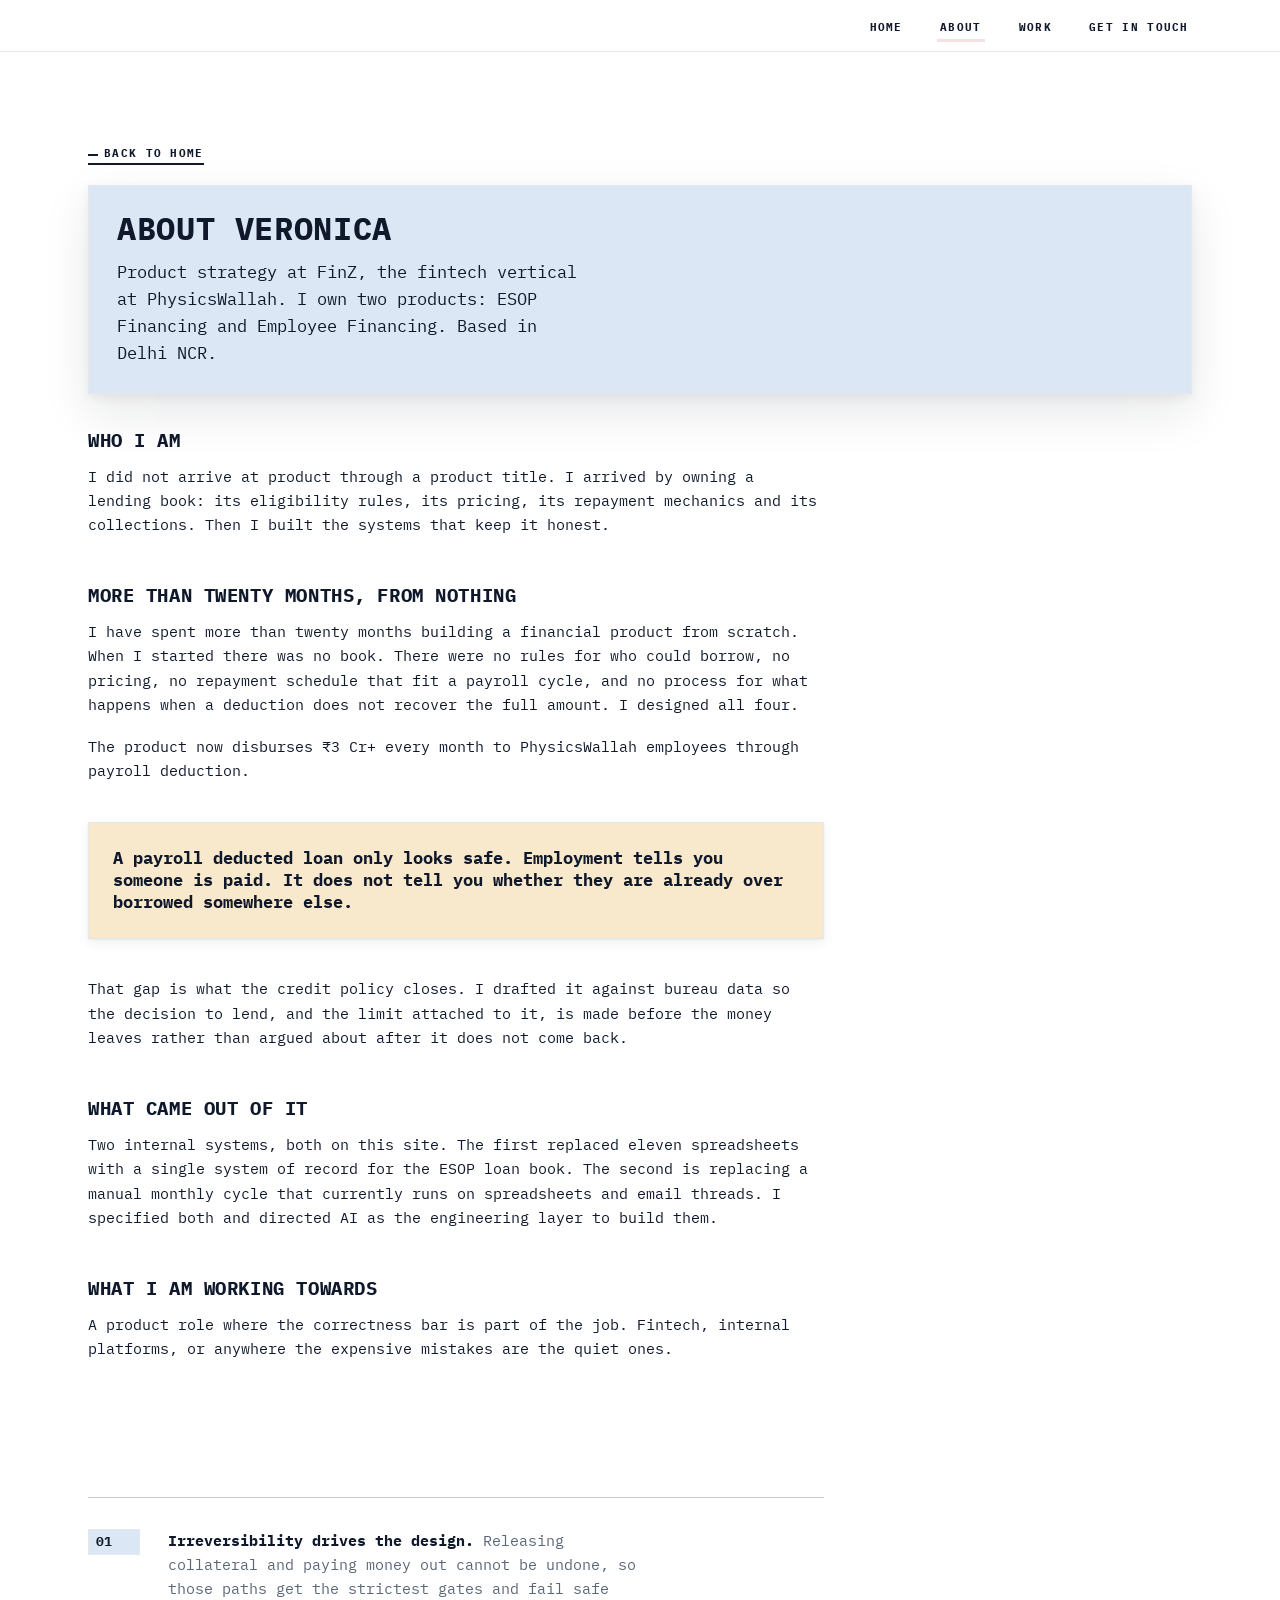
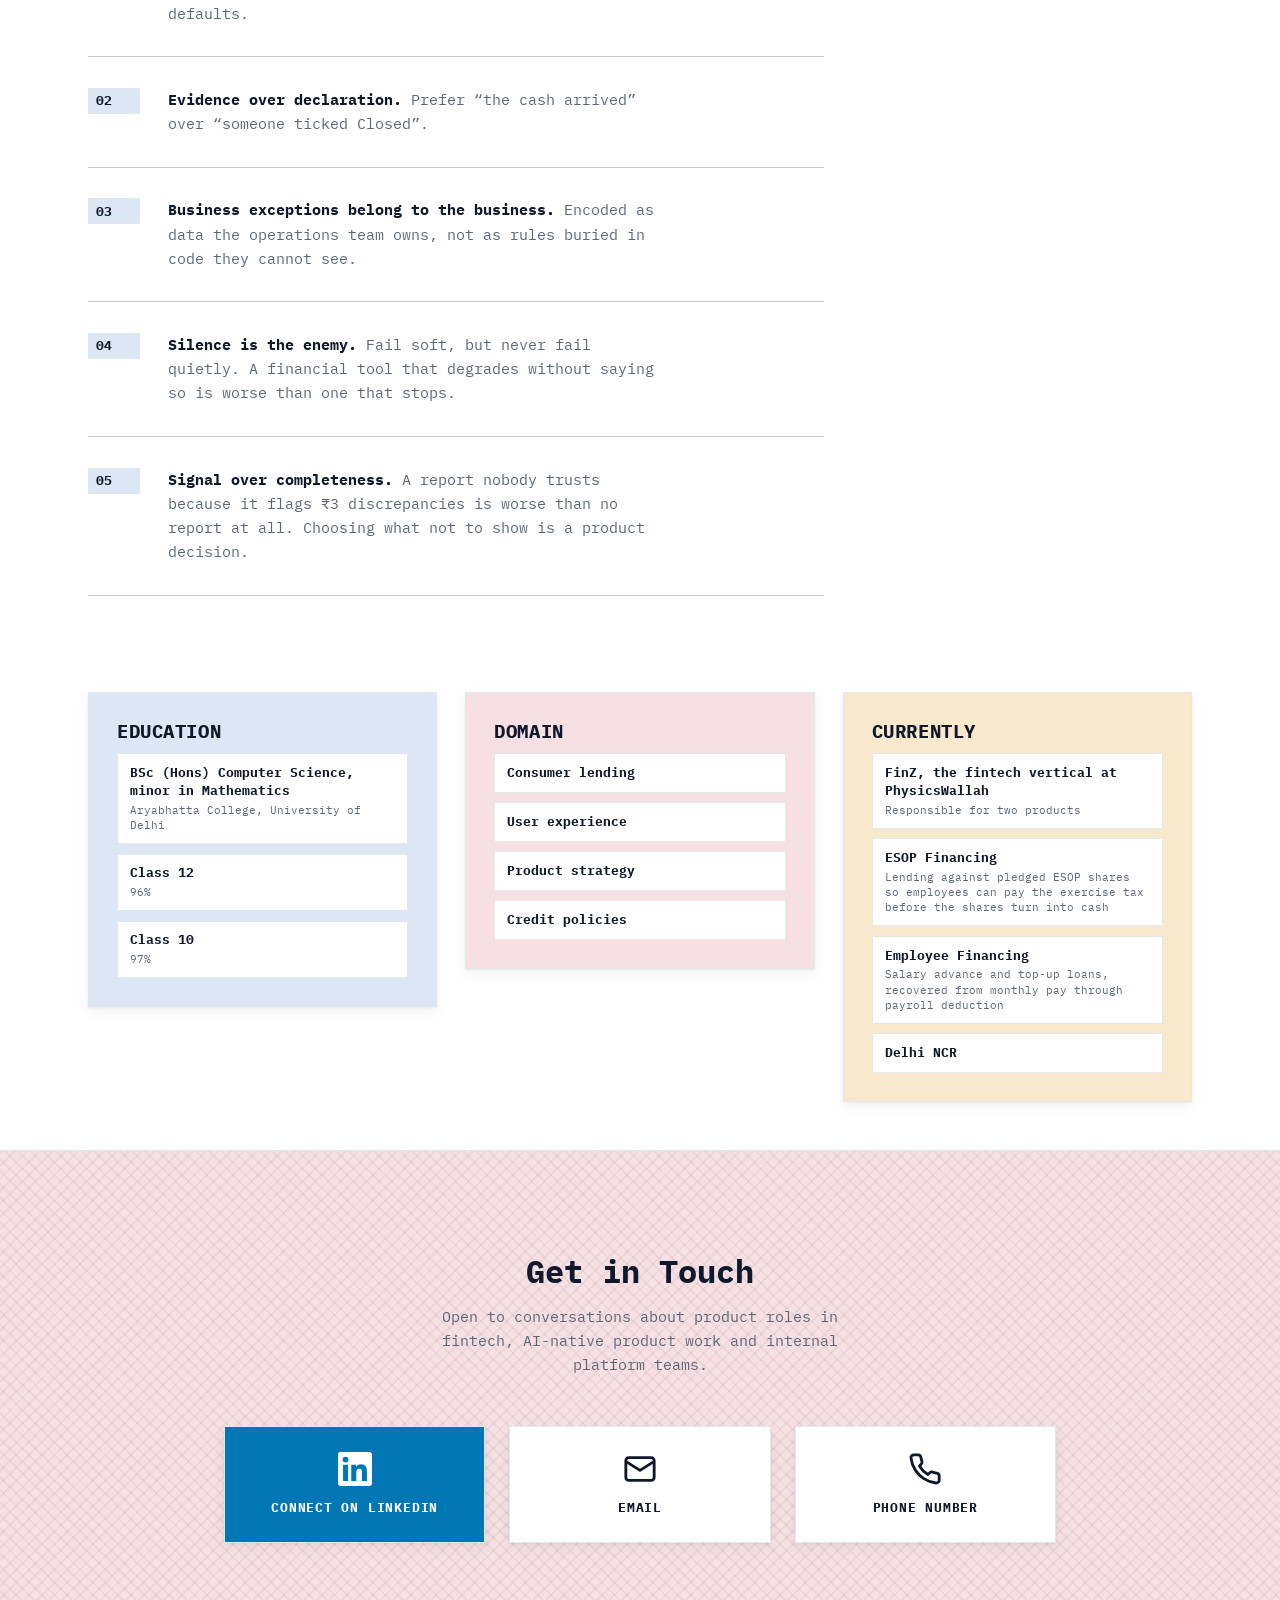
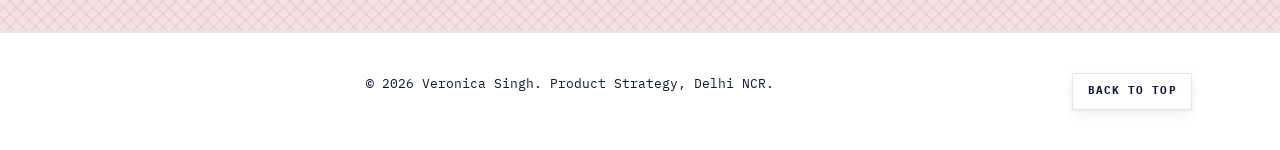
==== commit d7f13898: "IBM Plex Mono, everywhere The whole site is set in one monospaced family now, headings included. It " ====
--- a/about.html
+++ b/about.html
@@ -20,7 +20,7 @@
 <meta name="theme-color" content="#ffffff">
 <link rel="preconnect" href="https://fonts.googleapis.com">
 <link rel="preconnect" href="https://fonts.gstatic.com" crossorigin>
-<link href="https://fonts.googleapis.com/css2?family=IBM+Plex+Mono:wght@400;500;600&family=Inter:wght@400;500;600;700&display=swap" rel="stylesheet">
+<link href="https://fonts.googleapis.com/css2?family=IBM+Plex+Mono:wght@400;500;600;700&display=swap" rel="stylesheet">
 <link rel="stylesheet" href="styles.css">
 </head>
 <body>
--- a/styles.css
+++ b/styles.css
@@ -4,10 +4,12 @@
    One token block for the whole site, so the chat, the case
    studies and the full page version cannot drift apart.
 
-   Inter for text, IBM Plex Mono for small labels. White ground,
-   near-black navy, hairline rules, soft shadows, and one amber
-   accent that only ever means "do this". Night mode swaps the
-   token values and nothing else.
+   IBM Plex Mono throughout, headings included. Everything is set in
+   one monospaced family, which is a deliberate choice for someone
+   whose work is directing machines to build systems. White ground,
+   near-black navy, hairline rules, soft shadows, and one amber accent
+   that only ever means "do this". Night mode swaps the token values
+   and nothing else.
 
    Plain static HTML. No build step required to host.
    ============================================================ */
@@ -40,16 +42,16 @@
   --shadow-lg:0 4px 10px rgba(16,25,43,.06), 0 18px 44px rgba(16,25,43,.10);
   --radius-lg:20px;
 
-  --font:"Inter","Segoe UI",system-ui,-apple-system,sans-serif;
+  --font:"IBM Plex Mono",ui-monospace,SFMono-Regular,Menlo,Consolas,monospace;
   --mono:"IBM Plex Mono",ui-monospace,SFMono-Regular,Menlo,Consolas,monospace;
 
-  --t-display:clamp(2.5rem,7vw,5rem);
-  --t-h1:clamp(2rem,4.6vw,3.5rem);
-  --t-h2:clamp(1.6rem,3.2vw,2.6rem);
-  --t-h3:clamp(1.15rem,1.7vw,1.5rem);
-  --t-lead:clamp(1.0625rem,1.5vw,1.25rem);
-  --t-body:clamp(1rem,1.1vw,1.125rem);
-  --t-small:clamp(.875rem,1vw,1rem);
+  --t-display:clamp(2rem,5.4vw,3.6rem);
+  --t-h1:clamp(1.7rem,3.6vw,2.6rem);
+  --t-h2:clamp(1.4rem,2.6vw,2rem);
+  --t-h3:clamp(1.05rem,1.5vw,1.3rem);
+  --t-lead:clamp(1rem,1.3vw,1.125rem);
+  --t-body:clamp(.9375rem,1vw,1rem);
+  --t-small:clamp(.8125rem,.9vw,.875rem);
   --t-micro:clamp(.6875rem,.85vw,.8125rem);
 
   --measure:38rem;
@@ -63,32 +65,10 @@
    NIGHT MODE
    Only the token values change. Every rule below this block is
    written once and works in both themes.
-   [data-theme] is set by the toggle; without it the system
-   preference decides, which needs no browser storage.
-   ============================================================ */
-@media (prefers-color-scheme:dark){
-  :root:not([data-theme="light"]){
-    --bone:#0d1117;
-    --ink:#e9eef6;
-    --card:#161d29;
-    --muted-surface:#111823;
-    --line:#26303f;
-    --panel:#131c2b;
-    --accent:#f3c77a;
-    --accent-deep:#6fc9bd;
-    --blue:#1b2b3e;
-    --pink:#3a2630;
-    --lavender:#272040;
-    --tan:#33291b;
-    --muted:#9aa7b8;
-    --bubble-bg:#2b3648;
-    --bubble-fg:#f1f5f9;
-    --shadow:0 1px 2px rgba(0,0,0,.4), 0 4px 14px rgba(0,0,0,.35);
-    --shadow-md:0 2px 6px rgba(0,0,0,.45), 0 12px 30px rgba(0,0,0,.4);
-    --shadow-lg:0 6px 14px rgba(0,0,0,.5), 0 22px 50px rgba(0,0,0,.45);
-    color-scheme:dark;
-  }
-}
+   White is the default in every browser regardless of the system
+   setting. Dark applies only when the toggle sets [data-theme],
+   which needs no browser storage.
+   ============================================================ */
 :root[data-theme="dark"]{
   --bone:#0d1117;
   --ink:#e9eef6;
@@ -154,6 +134,22 @@
 .tight{padding-block:clamp(2rem,4vw,3rem)}
 
 /* ============================================================
+   REVEAL ON SCROLL
+   The scripts pick their own targets and add .rise themselves, so
+   no page markup carries a presentation class and nothing is
+   hidden when JavaScript does not run. .js is only set once an
+   IntersectionObserver actually exists.
+   ============================================================ */
+@media (prefers-reduced-motion:no-preference){
+  .js .rise{
+    opacity:0;transform:translateY(16px);
+    transition:opacity .5s ease, transform .55s cubic-bezier(.22,1,.36,1);
+    transition-delay:var(--d,0ms);
+  }
+  .js .rise.is-in{opacity:1;transform:none}
+}
+
+/* ============================================================
    NAV
    ============================================================ */
 .site-nav{position:sticky;top:0;z-index:100;background:var(--bone);border-bottom:var(--border)}
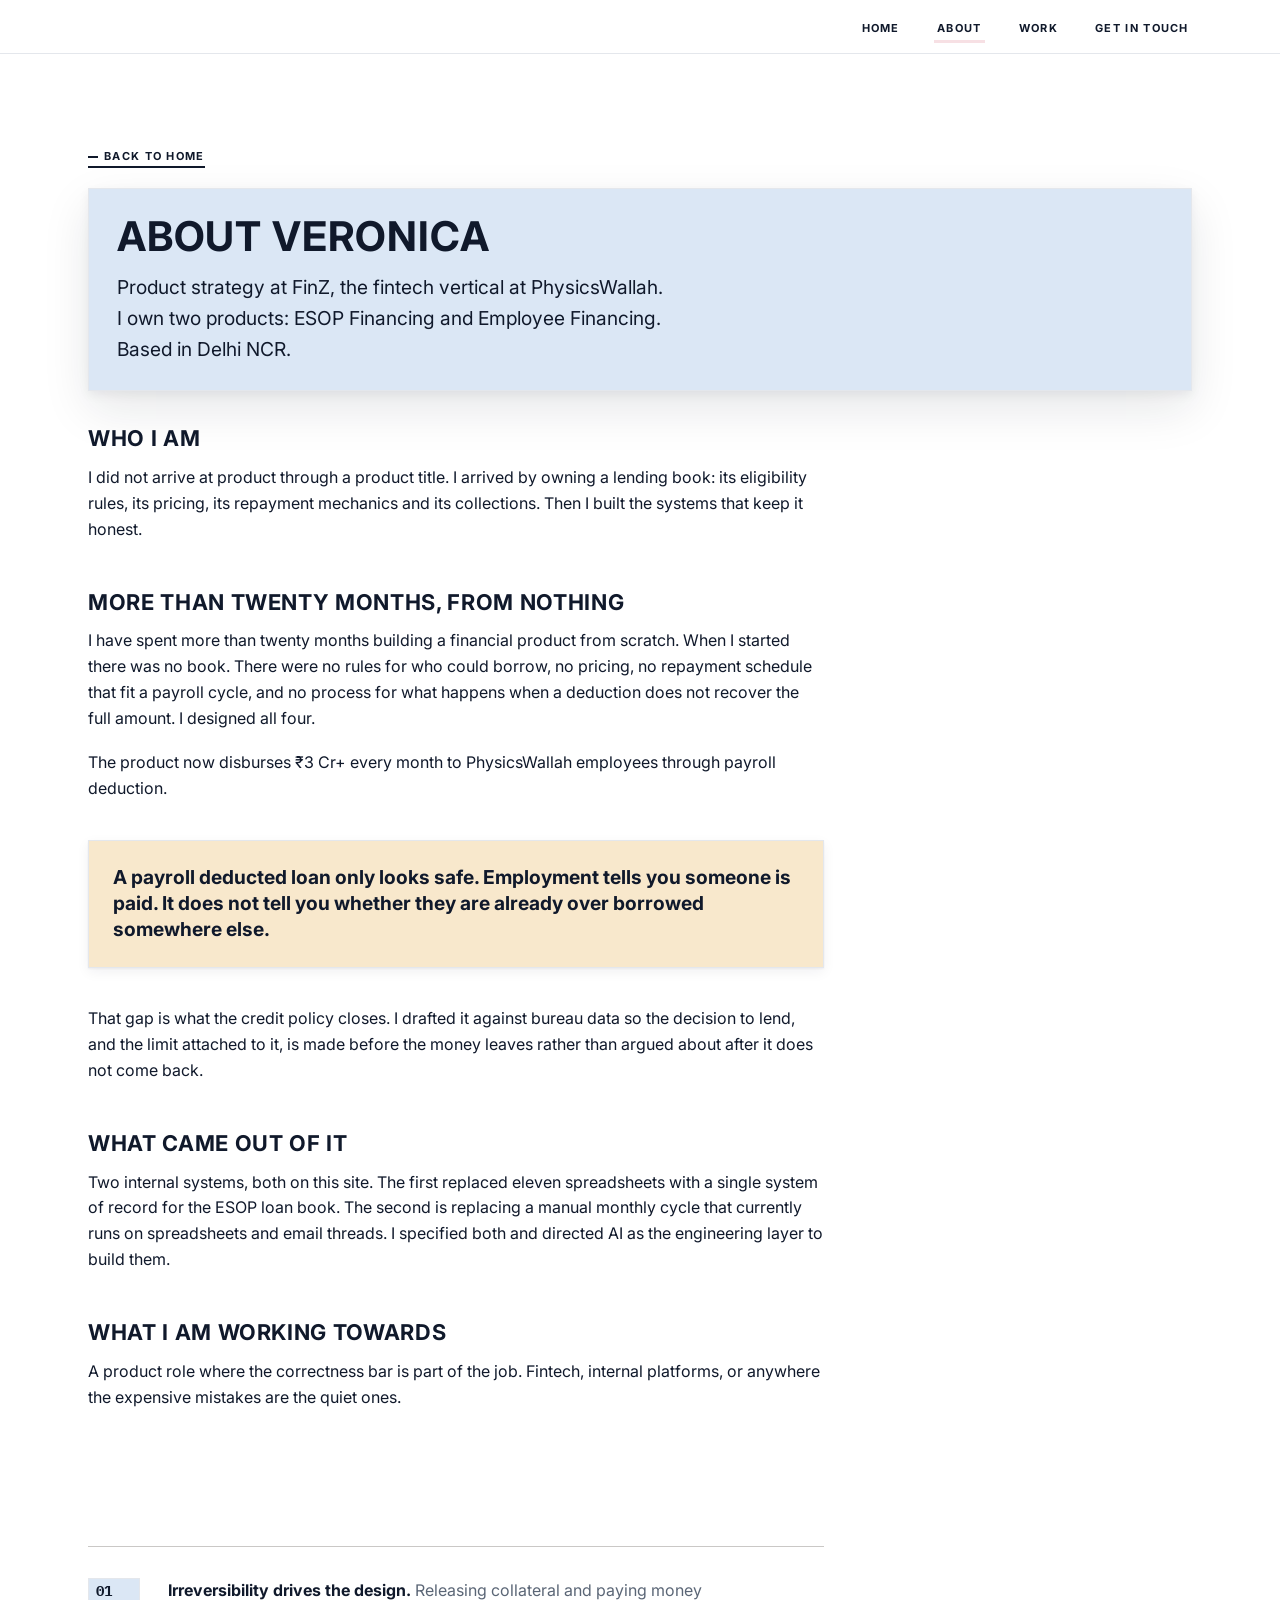
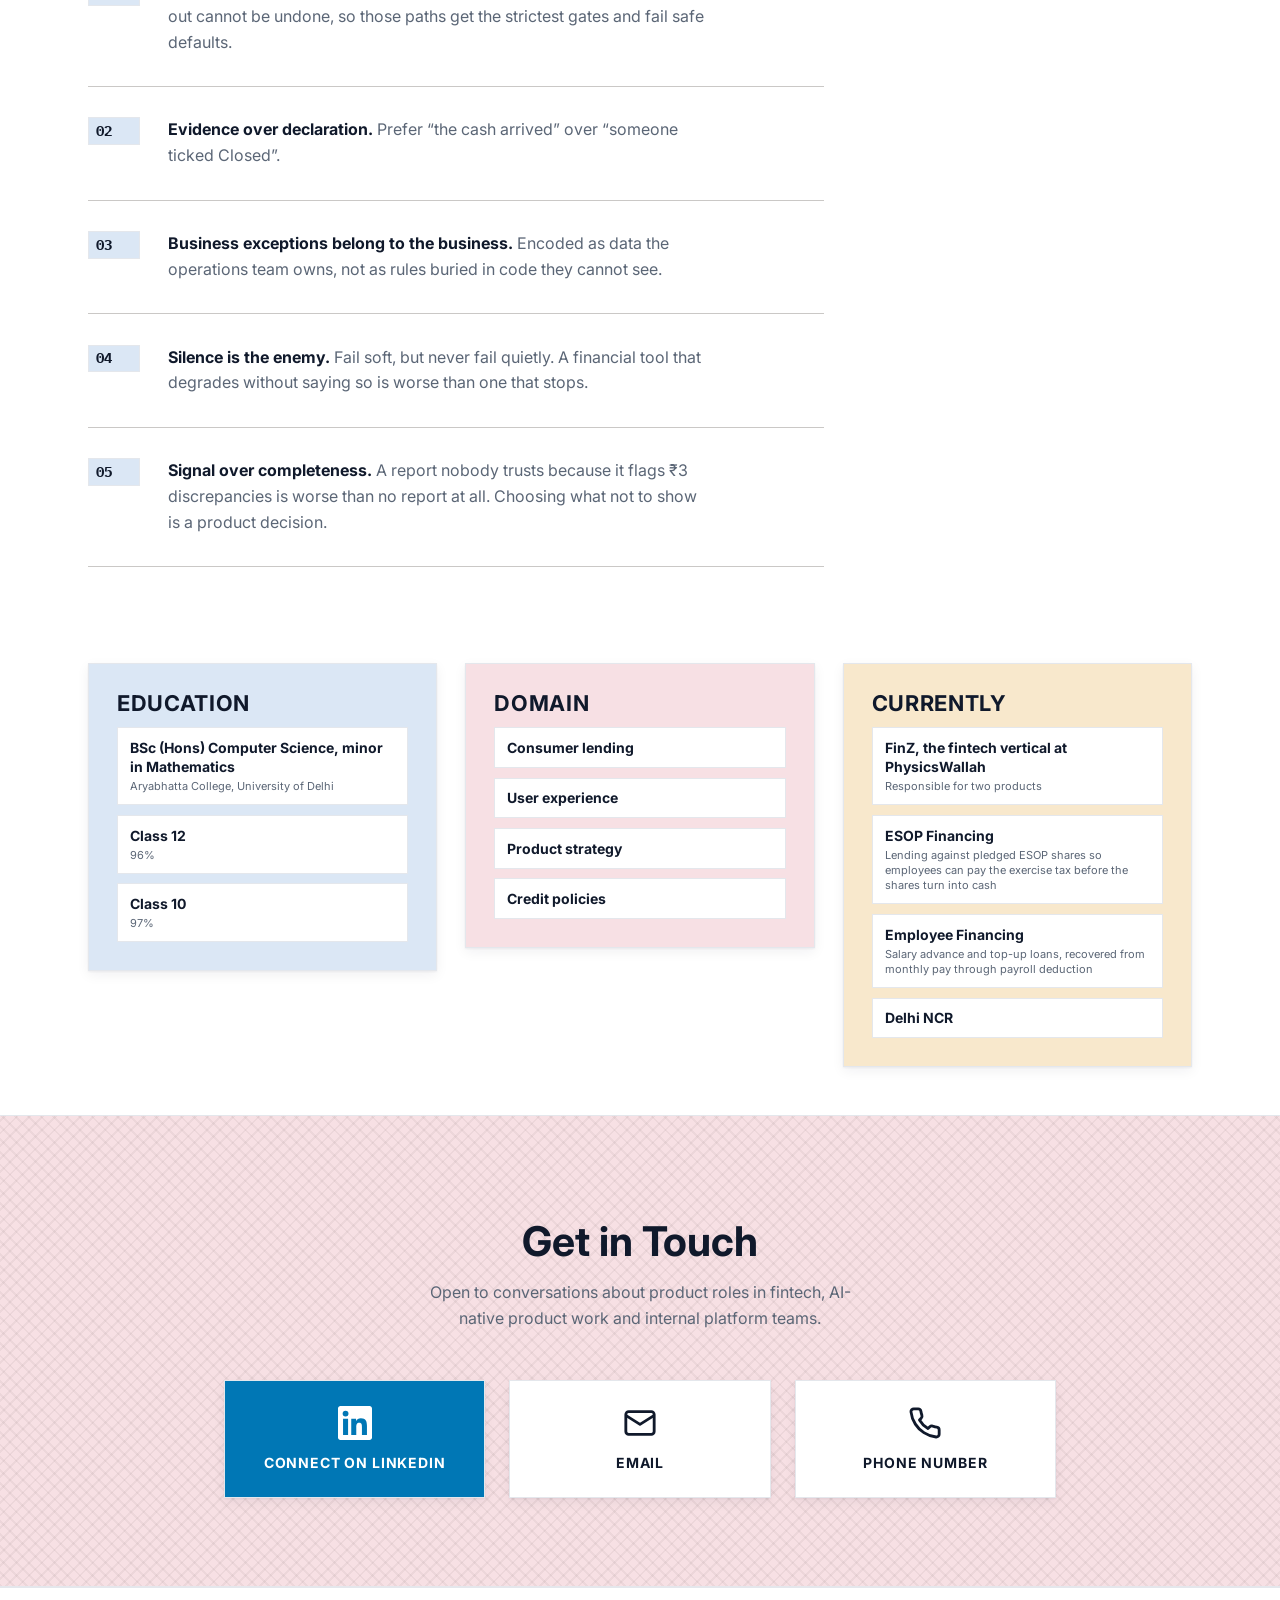
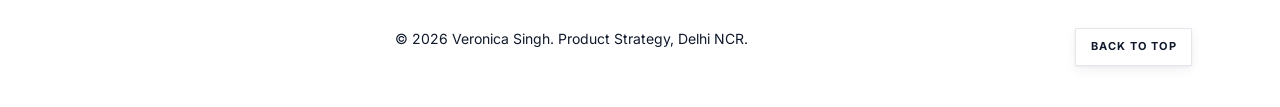
==== commit f589a9d0: "Revert "IBM Plex Mono, everywhere" This reverts commit d7f13898a40884baff20528a76c9403f8e5417a3." ====
--- a/about.html
+++ b/about.html
@@ -20,7 +20,7 @@
 <meta name="theme-color" content="#ffffff">
 <link rel="preconnect" href="https://fonts.googleapis.com">
 <link rel="preconnect" href="https://fonts.gstatic.com" crossorigin>
-<link href="https://fonts.googleapis.com/css2?family=IBM+Plex+Mono:wght@400;500;600;700&display=swap" rel="stylesheet">
+<link href="https://fonts.googleapis.com/css2?family=IBM+Plex+Mono:wght@400;500;600&family=Inter:wght@400;500;600;700&display=swap" rel="stylesheet">
 <link rel="stylesheet" href="styles.css">
 </head>
 <body>
--- a/styles.css
+++ b/styles.css
@@ -4,12 +4,10 @@
    One token block for the whole site, so the chat, the case
    studies and the full page version cannot drift apart.
 
-   IBM Plex Mono throughout, headings included. Everything is set in
-   one monospaced family, which is a deliberate choice for someone
-   whose work is directing machines to build systems. White ground,
-   near-black navy, hairline rules, soft shadows, and one amber accent
-   that only ever means "do this". Night mode swaps the token values
-   and nothing else.
+   Inter for text, IBM Plex Mono for small labels. White ground,
+   near-black navy, hairline rules, soft shadows, and one amber
+   accent that only ever means "do this". Night mode swaps the
+   token values and nothing else.
 
    Plain static HTML. No build step required to host.
    ============================================================ */
@@ -42,16 +40,16 @@
   --shadow-lg:0 4px 10px rgba(16,25,43,.06), 0 18px 44px rgba(16,25,43,.10);
   --radius-lg:20px;
 
-  --font:"IBM Plex Mono",ui-monospace,SFMono-Regular,Menlo,Consolas,monospace;
+  --font:"Inter","Segoe UI",system-ui,-apple-system,sans-serif;
   --mono:"IBM Plex Mono",ui-monospace,SFMono-Regular,Menlo,Consolas,monospace;
 
-  --t-display:clamp(2rem,5.4vw,3.6rem);
-  --t-h1:clamp(1.7rem,3.6vw,2.6rem);
-  --t-h2:clamp(1.4rem,2.6vw,2rem);
-  --t-h3:clamp(1.05rem,1.5vw,1.3rem);
-  --t-lead:clamp(1rem,1.3vw,1.125rem);
-  --t-body:clamp(.9375rem,1vw,1rem);
-  --t-small:clamp(.8125rem,.9vw,.875rem);
+  --t-display:clamp(2.5rem,7vw,5rem);
+  --t-h1:clamp(2rem,4.6vw,3.5rem);
+  --t-h2:clamp(1.6rem,3.2vw,2.6rem);
+  --t-h3:clamp(1.15rem,1.7vw,1.5rem);
+  --t-lead:clamp(1.0625rem,1.5vw,1.25rem);
+  --t-body:clamp(1rem,1.1vw,1.125rem);
+  --t-small:clamp(.875rem,1vw,1rem);
   --t-micro:clamp(.6875rem,.85vw,.8125rem);
 
   --measure:38rem;
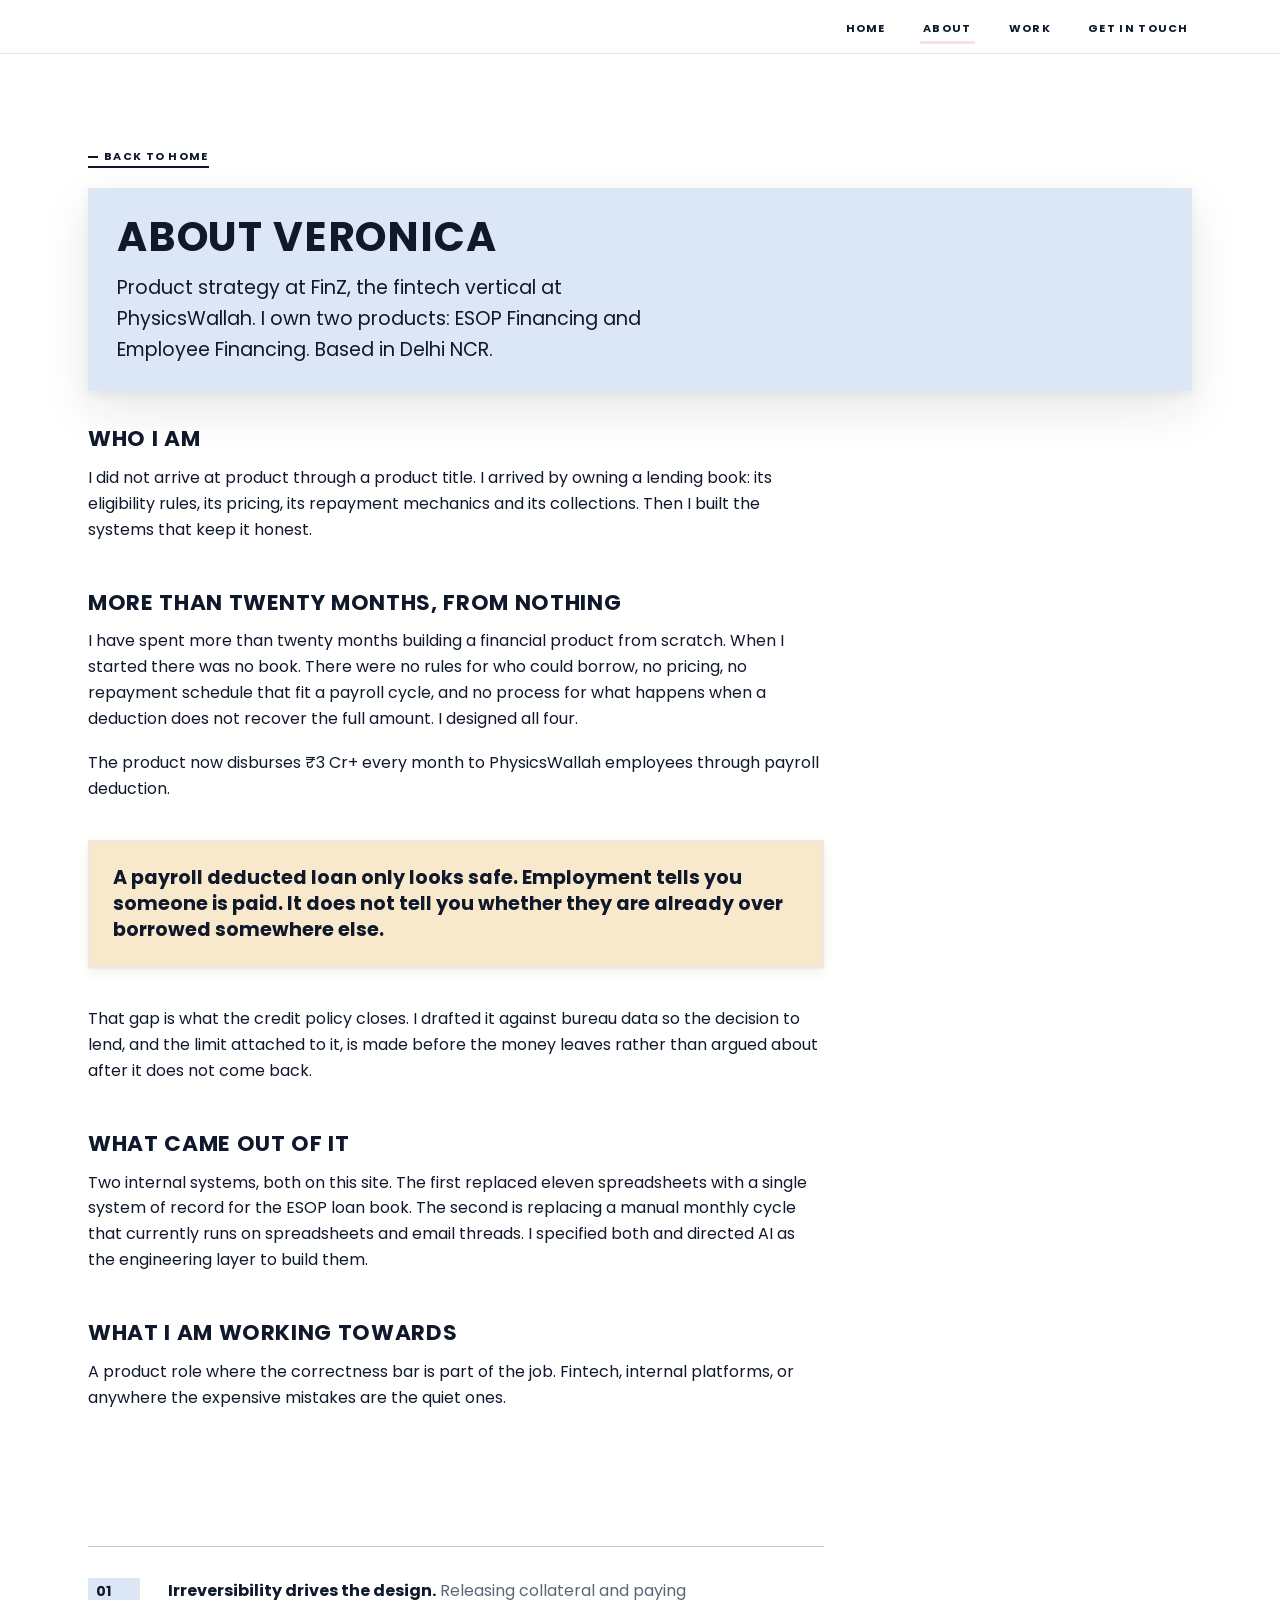
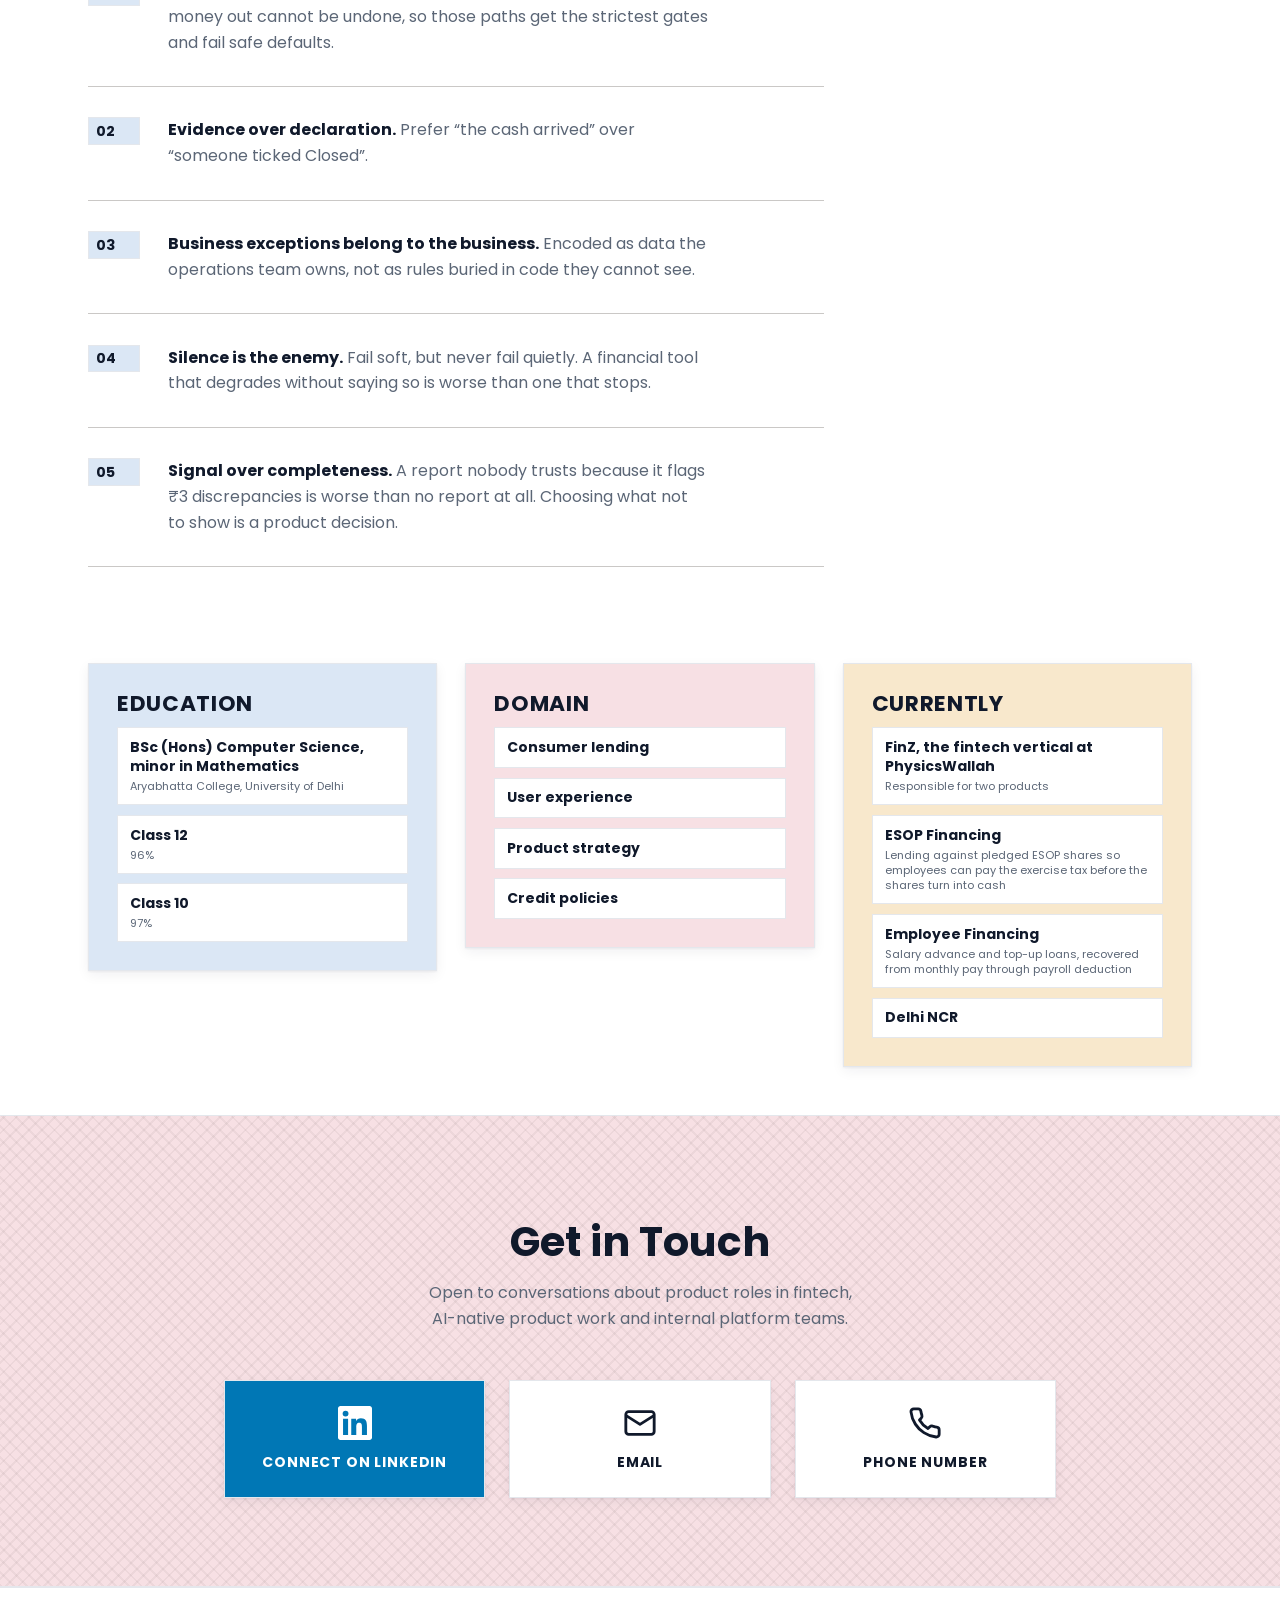
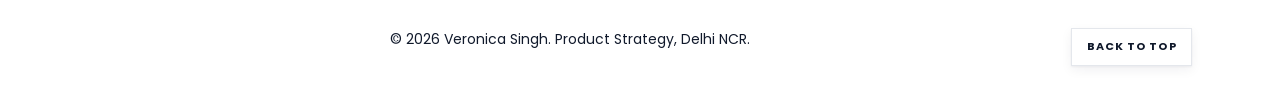
==== commit cc676f42: "Poppins, and only Poppins One family across the whole site, headings and small labels alike. "Produc" ====
--- a/about.html
+++ b/about.html
@@ -20,7 +20,7 @@
 <meta name="theme-color" content="#ffffff">
 <link rel="preconnect" href="https://fonts.googleapis.com">
 <link rel="preconnect" href="https://fonts.gstatic.com" crossorigin>
-<link href="https://fonts.googleapis.com/css2?family=IBM+Plex+Mono:wght@400;500;600&family=Inter:wght@400;500;600;700&display=swap" rel="stylesheet">
+<link href="https://fonts.googleapis.com/css2?family=Poppins:wght@400;500;600;700&display=swap" rel="stylesheet">
 <link rel="stylesheet" href="styles.css">
 </head>
 <body>
--- a/styles.css
+++ b/styles.css
@@ -4,10 +4,10 @@
    One token block for the whole site, so the chat, the case
    studies and the full page version cannot drift apart.
 
-   Inter for text, IBM Plex Mono for small labels. White ground,
-   near-black navy, hairline rules, soft shadows, and one amber
-   accent that only ever means "do this". Night mode swaps the
-   token values and nothing else.
+   Poppins throughout, with no second family anywhere. White ground,
+   near-black navy, hairline rules, soft shadows, and one amber accent
+   that only ever means "do this". Night mode swaps the token values
+   and nothing else.
 
    Plain static HTML. No build step required to host.
    ============================================================ */
@@ -40,11 +40,14 @@
   --shadow-lg:0 4px 10px rgba(16,25,43,.06), 0 18px 44px rgba(16,25,43,.10);
   --radius-lg:20px;
 
-  --font:"Inter","Segoe UI",system-ui,-apple-system,sans-serif;
-  --mono:"IBM Plex Mono",ui-monospace,SFMono-Regular,Menlo,Consolas,monospace;
-
-  --t-display:clamp(2.5rem,7vw,5rem);
-  --t-h1:clamp(2rem,4.6vw,3.5rem);
+  --font:"Poppins","Segoe UI",system-ui,-apple-system,sans-serif;
+  /* One family, everywhere. --mono is kept as an alias so the small
+     label rules keep working, but it resolves to the same face: this
+     is meant to look uniform, not mixed. */
+  --mono:var(--font);
+
+  --t-display:clamp(2.35rem,6.4vw,4.5rem);
+  --t-h1:clamp(1.9rem,4.2vw,3.15rem);
   --t-h2:clamp(1.6rem,3.2vw,2.6rem);
   --t-h3:clamp(1.15rem,1.7vw,1.5rem);
   --t-lead:clamp(1.0625rem,1.5vw,1.25rem);
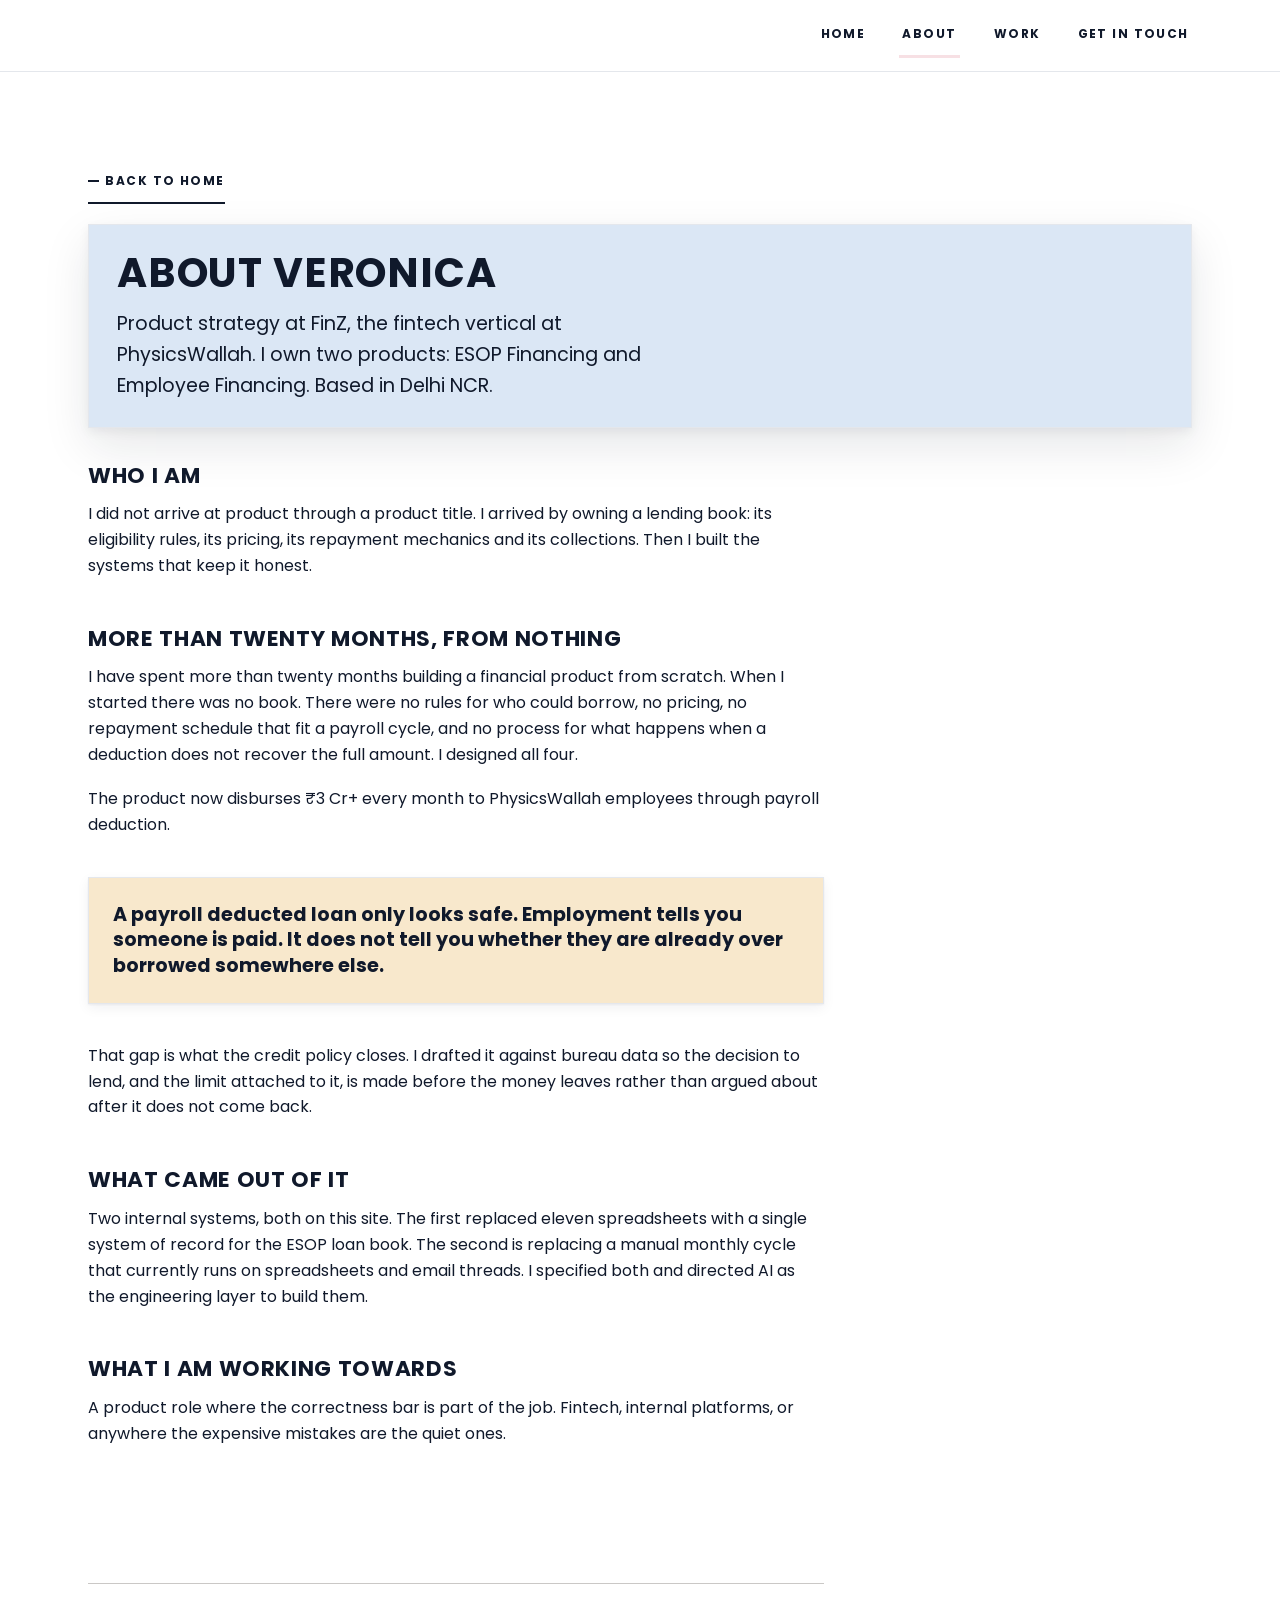
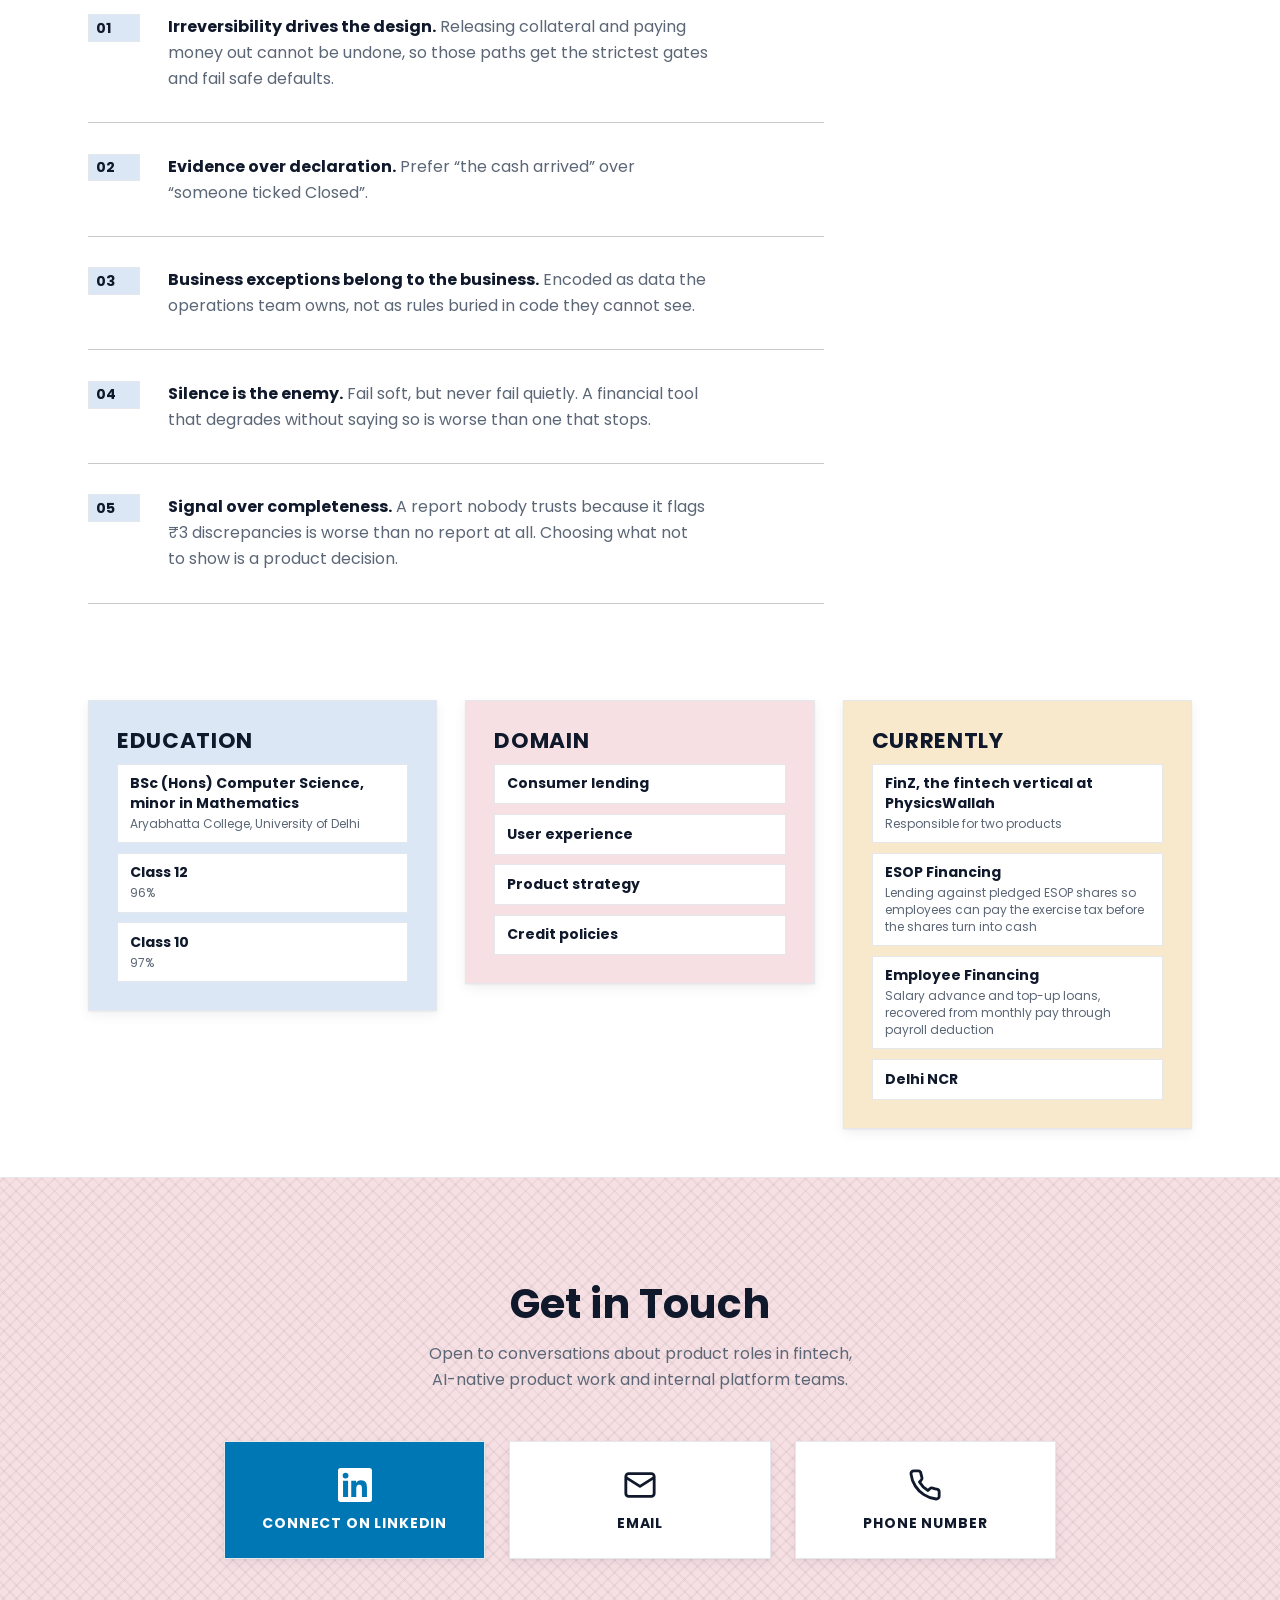
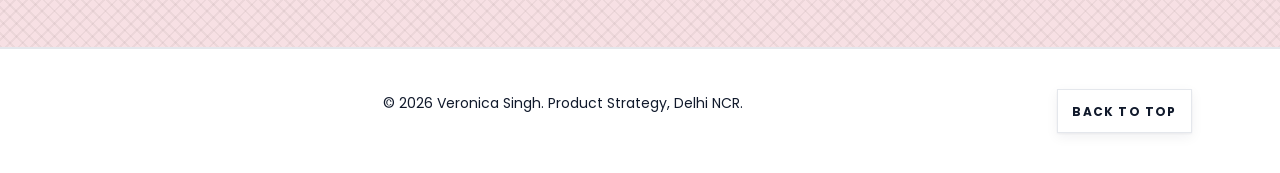
==== commit 6121a9b2: "Close the audit: touch targets, landmarks, measure Every finding was measured by an auditor injected" ====
--- a/about.html
+++ b/about.html
@@ -48,19 +48,19 @@
     </div>
 
     <div class="prose">
-      <h3>Who I am</h3>
+      <h2>Who I am</h2>
       <p>I did not arrive at product through a product title. I arrived by owning a lending book: its eligibility rules, its pricing, its repayment mechanics and its collections. Then I built the systems that keep it honest.</p>
 
-      <h3>More than twenty months, from nothing</h3>
+      <h2>More than twenty months, from nothing</h2>
       <p>I have spent more than twenty months building a financial product from scratch. When I started there was no book. There were no rules for who could borrow, no pricing, no repayment schedule that fit a payroll cycle, and no process for what happens when a deduction does not recover the full amount. I designed all four.</p>
       <p>The product now disburses &#8377;3 Cr+ every month to PhysicsWallah employees through payroll deduction.</p>
       <blockquote><p>A payroll deducted loan only looks safe. Employment tells you someone is paid. It does not tell you whether they are already over borrowed somewhere else.</p></blockquote>
       <p>That gap is what the credit policy closes. I drafted it against bureau data so the decision to lend, and the limit attached to it, is made before the money leaves rather than argued about after it does not come back.</p>
 
-      <h3>What came out of it</h3>
+      <h2>What came out of it</h2>
       <p>Two internal systems, both on this site. The first replaced eleven spreadsheets with a single system of record for the ESOP loan book. The second is replacing a manual monthly cycle that currently runs on spreadsheets and email threads. I specified both and directed AI as the engineering layer to build them.</p>
 
-      <h3>What I am working towards</h3>
+      <h2>What I am working towards</h2>
       <p>A product role where the correctness bar is part of the job. Fintech, internal platforms, or anywhere the expensive mistakes are the quiet ones.</p>
     </div>
   </div>
@@ -84,7 +84,7 @@
   <div class="wrap">
     <div class="grid grid--3">
       <div class="fact-col card card--blue">
-        <h3>Education</h3>
+        <h2>Education</h2>
         <ul>
           <li>BSc (Hons) Computer Science, minor in Mathematics<span>Aryabhatta College, University of Delhi</span></li>
           <li>Class 12<span>96%</span></li>
@@ -92,7 +92,7 @@
         </ul>
       </div>
       <div class="fact-col card card--pink">
-        <h3>Domain</h3>
+        <h2>Domain</h2>
         <ul>
           <li>Consumer lending</li>
           <li>User experience</li>
@@ -101,7 +101,7 @@
         </ul>
       </div>
       <div class="fact-col card card--tan">
-        <h3>Currently</h3>
+        <h2>Currently</h2>
         <ul>
           <li>FinZ, the fintech vertical at PhysicsWallah<span>Responsible for two products</span></li>
           <li>ESOP Financing<span>Lending against pledged ESOP shares so employees can pay the exercise tax before the shares turn into cash</span></li>
--- a/styles.css
+++ b/styles.css
@@ -53,7 +53,7 @@
   --t-lead:clamp(1.0625rem,1.5vw,1.25rem);
   --t-body:clamp(1rem,1.1vw,1.125rem);
   --t-small:clamp(.875rem,1vw,1rem);
-  --t-micro:clamp(.6875rem,.85vw,.8125rem);
+  --t-micro:clamp(.75rem,.85vw,.8125rem);
 
   --measure:38rem;
   --measure-wide:46rem;
@@ -126,6 +126,7 @@
   position:absolute;left:-9999px;top:0;z-index:300;
   background:var(--blue);color:var(--ink);
   border:var(--border);box-shadow:var(--shadow);
+  display:inline-flex;align-items:center;min-height:46px;
   padding:.5rem 1rem;font-weight:700;
 }
 .skip:focus{left:1rem;top:1rem}
@@ -163,7 +164,9 @@
 .nav-link{
   font-size:var(--t-micro);font-weight:700;
   letter-spacing:.12em;text-transform:uppercase;
-  text-decoration:none;padding:.35rem .2rem;
+  text-decoration:none;
+  display:inline-flex;align-items:center;min-height:44px;
+  padding:.35rem .2rem;
   border-bottom:3px solid transparent;
 }
 .nav-link:hover{border-bottom-color:var(--ink)}
@@ -278,7 +281,7 @@
 .card--pink{background:var(--pink)}
 .card--lav{background:var(--lavender)}
 .card--tan{background:var(--tan)}
-.card h3{font-size:var(--t-h3);text-transform:uppercase;letter-spacing:.03em;margin-bottom:.75rem}
+.card h2,.card h3{font-size:var(--t-h3);text-transform:uppercase;letter-spacing:.03em;margin-bottom:.75rem}
 .card p{font-size:var(--t-small);line-height:1.6}
 
 .icon-box{
@@ -315,7 +318,7 @@
 .case--2 .case-head{background:var(--pink)}
 .case--3 .case-head{background:var(--tan)}
 .case-body{padding:clamp(1.15rem,2.4vw,1.6rem);display:flex;flex-direction:column;flex:1}
-.case-body h3{font-size:var(--t-h3);text-transform:uppercase;letter-spacing:.02em;margin-bottom:.75rem}
+.case-body h2,.case-body h3{font-size:var(--t-h3);text-transform:uppercase;letter-spacing:.02em;margin-bottom:.75rem}
 .case-body p{font-size:var(--t-small);color:var(--muted)}
 .status{
   display:inline-block;align-self:flex-start;width:fit-content;background:var(--tan);
@@ -377,11 +380,11 @@
    PROSE
    ============================================================ */
 .prose{max-width:var(--measure-wide)}
-.prose h3{
+.prose h2,.prose h3{
   font-size:var(--t-h3);text-transform:uppercase;letter-spacing:.03em;
   margin:clamp(2.25rem,4vw,3rem) 0 .9rem;
 }
-.prose h3:first-child{margin-top:0}
+.prose h2:first-child,.prose h3:first-child{margin-top:0}
 .prose blockquote{
   margin:clamp(1.75rem,3vw,2.5rem) 0;
   background:var(--tan);border:var(--border);box-shadow:var(--shadow);
@@ -450,7 +453,7 @@
 .case-steps{display:grid;gap:clamp(2.75rem,5vw,4rem);margin-bottom:clamp(2.75rem,5vw,4rem)}
 .case-step figure{max-width:54rem}
 .case-step .step-body{max-width:var(--measure-wide);margin-top:clamp(1rem,2vw,1.4rem)}
-.case-step .step-body h3{
+.case-step .step-body h2,.case-step .step-body h3{
   font-size:var(--t-h3);text-transform:uppercase;letter-spacing:.03em;margin:0 0 .8rem;
 }
 .case-step .step-body p{margin-bottom:1em}
@@ -592,3 +595,11 @@
   .principles > li{grid-template-columns:3.25rem 1fr}
   .p-text{max-width:54ch}
 }
+
+/* ============================================================
+   TOUCH TARGETS
+   Audit measured these at 21px, 39px and 42px against a 44px
+   minimum. The visual treatment is unchanged; only the
+   interactive box grows.
+   ============================================================ */
+.back-link,.to-top{display:inline-flex;align-items:center;min-height:44px}
